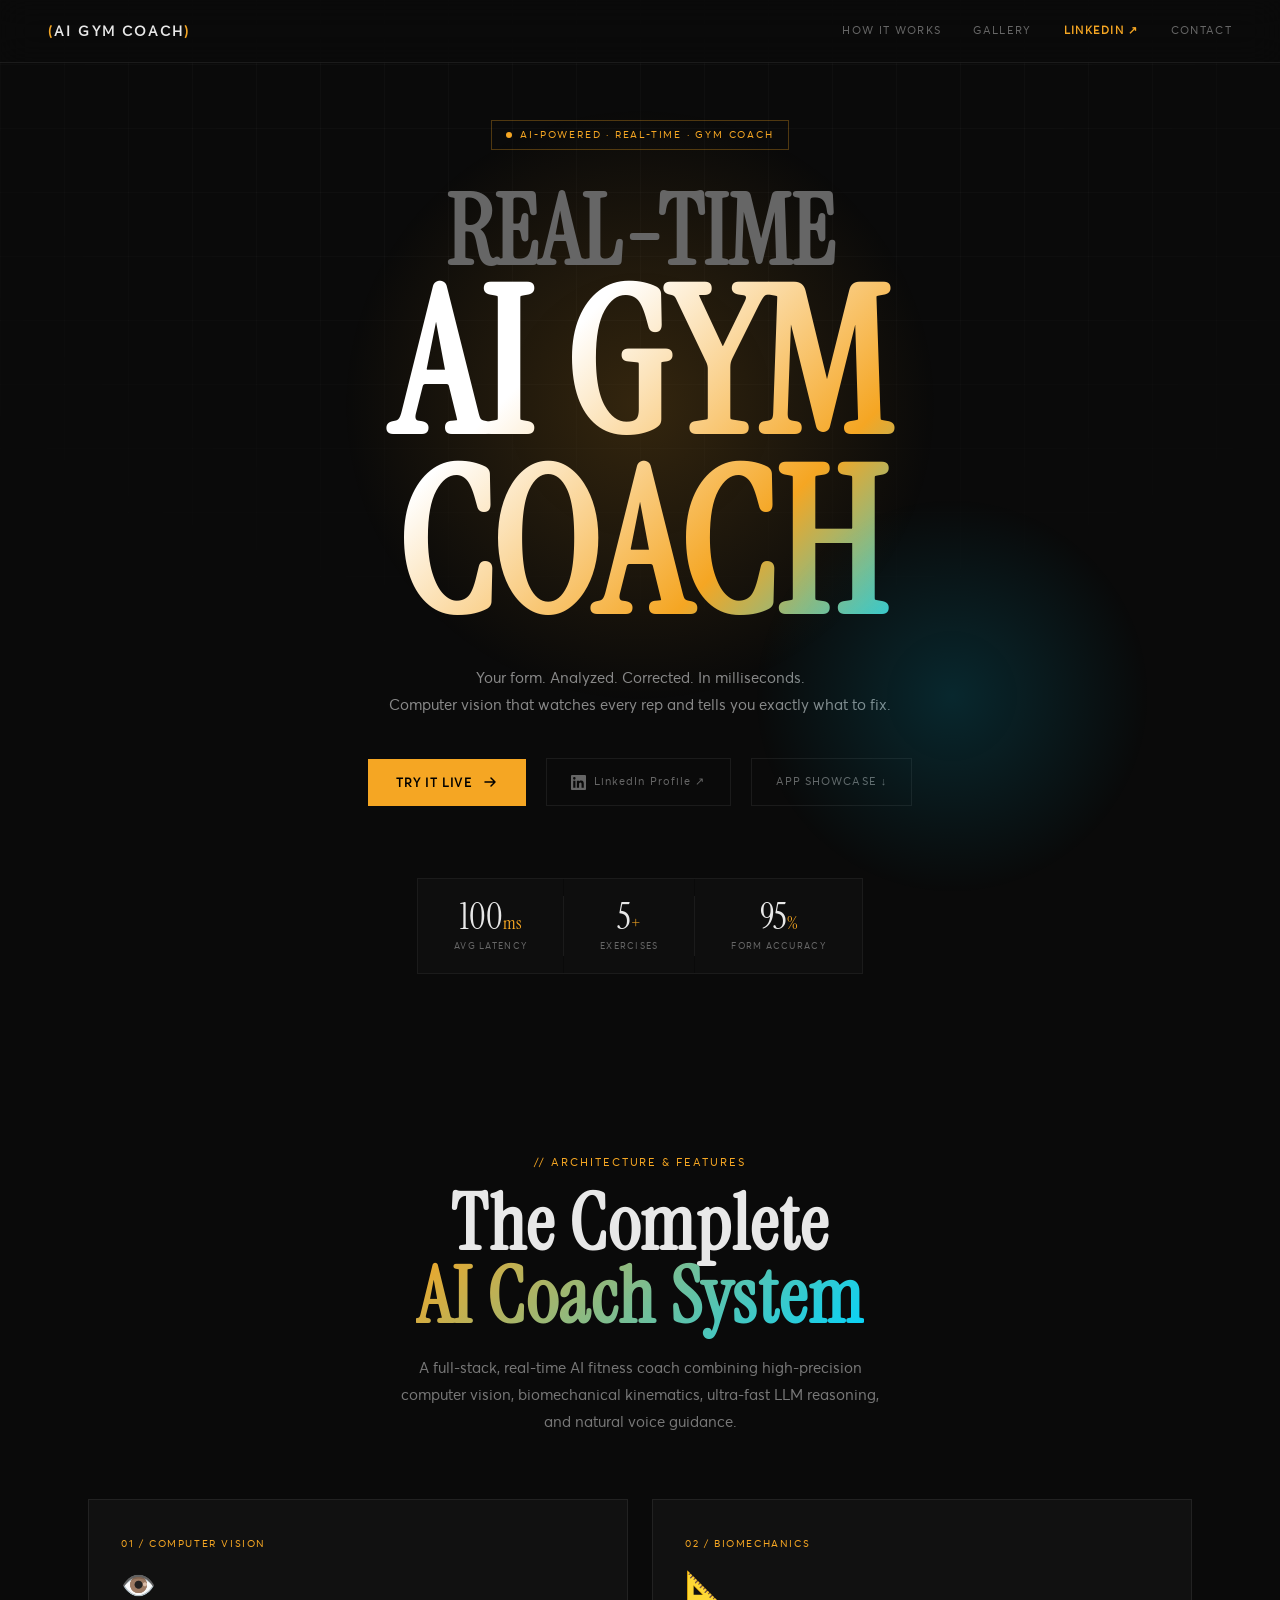
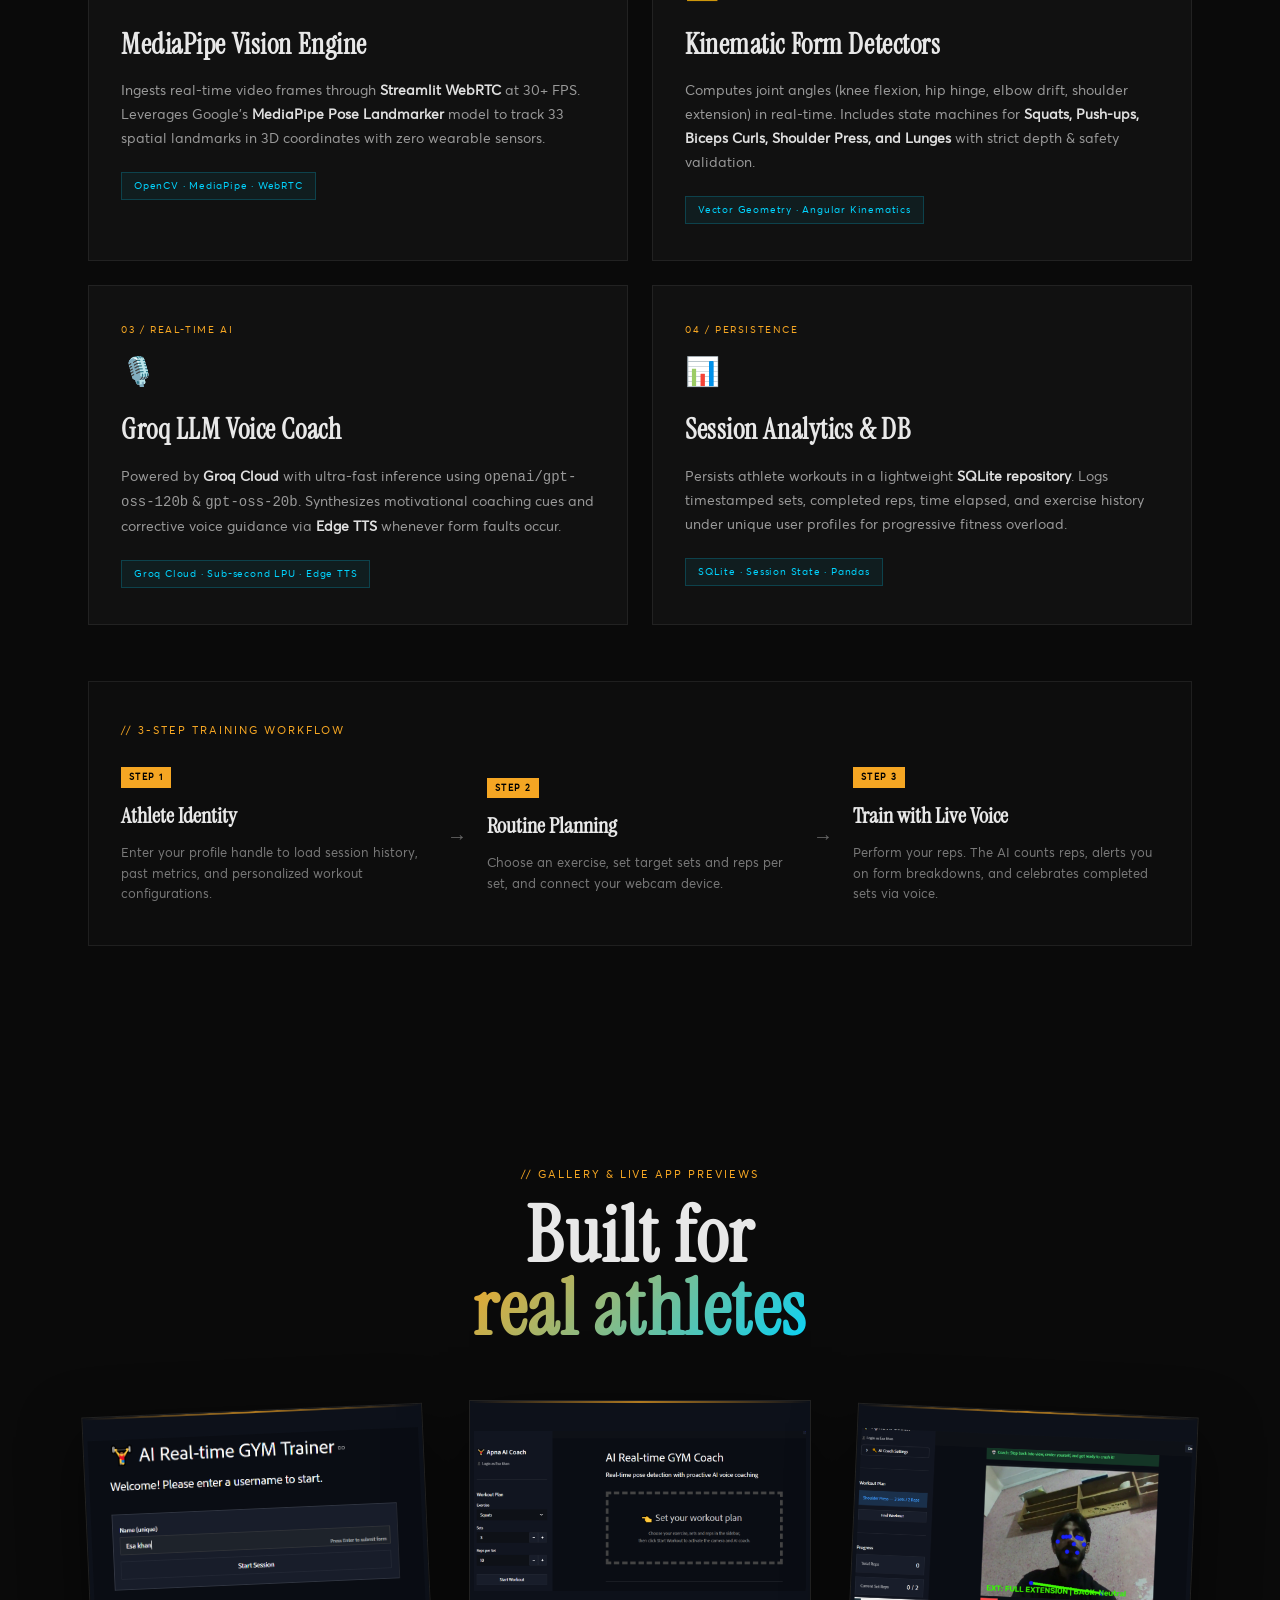
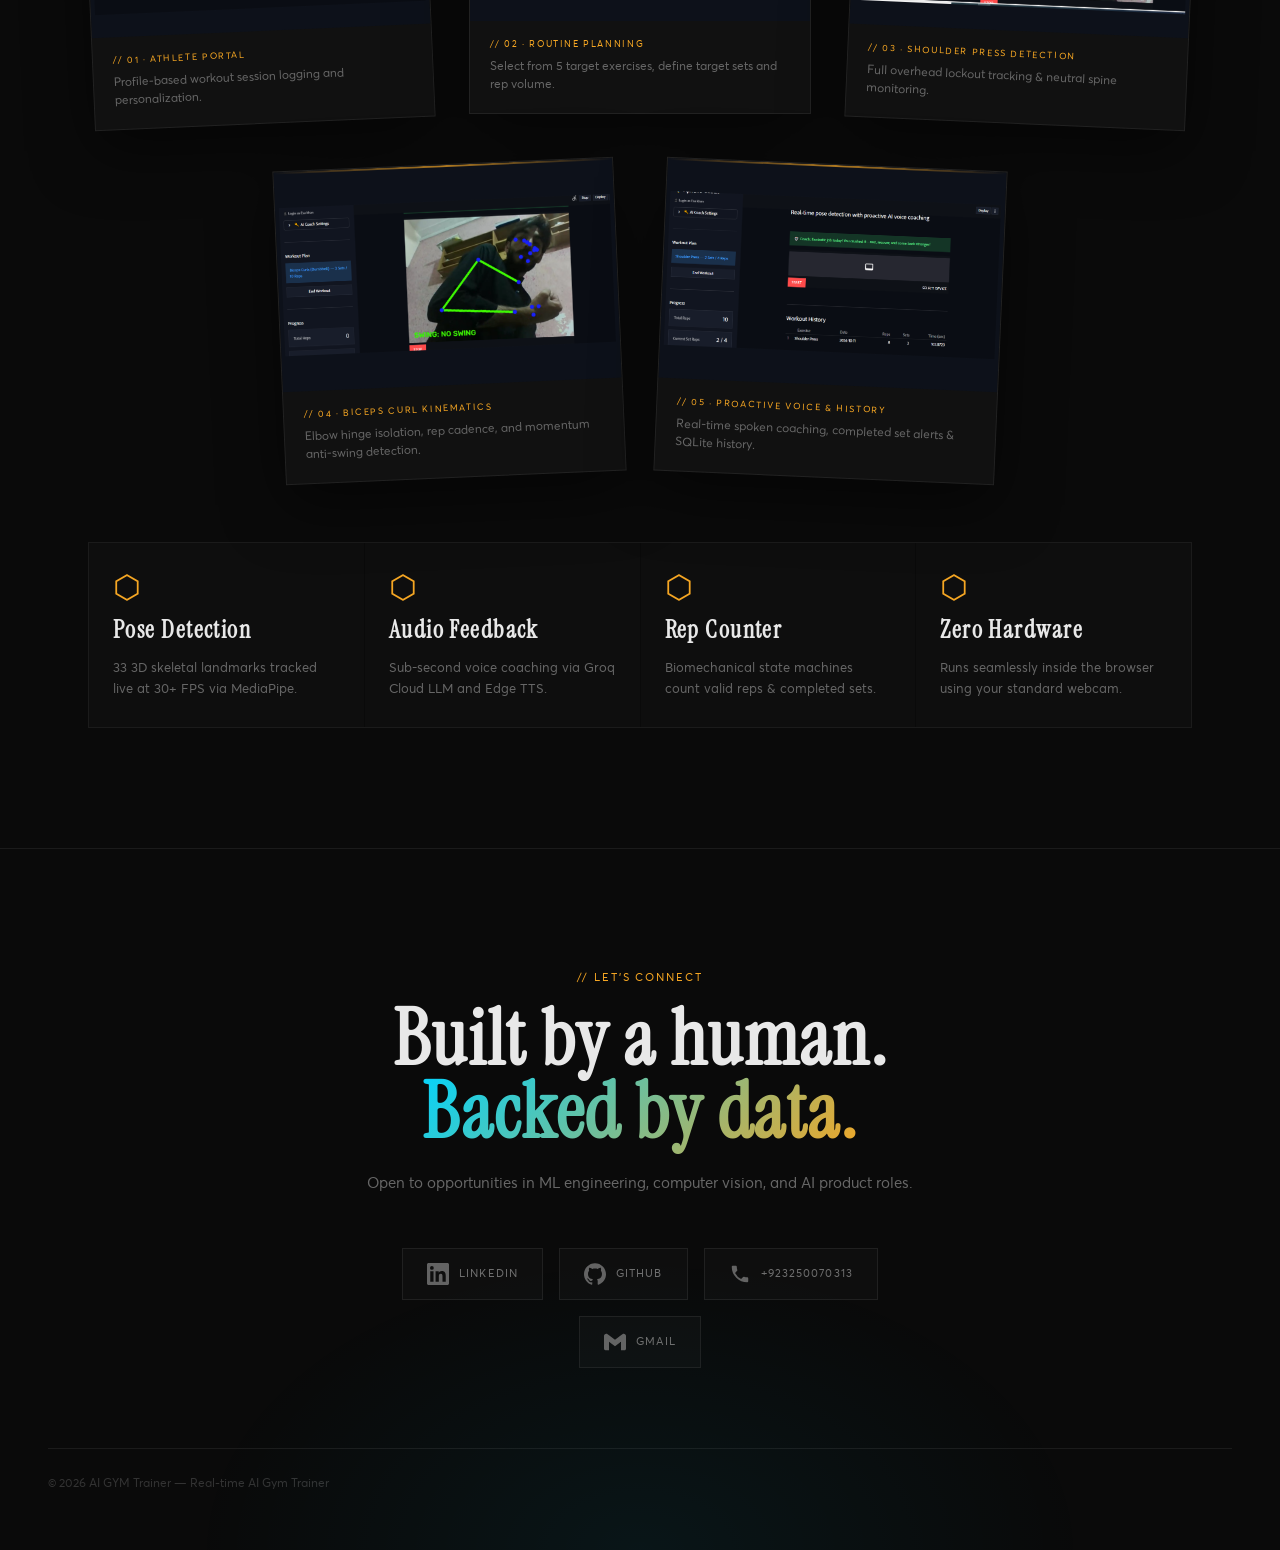
==== docs/index.html @ ebd074cb "fix: restore working Try it live modal popup on both localhost:8080 and Streamlit" ====
<!doctype html>
<html lang="en">
  <head>
    <meta charset="UTF-8" />
    <meta name="viewport" content="width=device-width, initial-scale=1.0" />
    <title>Real-time AI GYM Trainer</title>
    <link rel="stylesheet" href="style.css" />
    <style>
      @font-face {
        font-family: "Averta";
        src: url("fonts/Averta.woff2") format("woff2");
        font-weight: normal;
        font-style: normal;
      }
    </style>
    <link rel="preconnect" href="https://fonts.googleapis.com" />
    <link rel="preconnect" href="https://fonts.gstatic.com" crossorigin />
    <link
      href="https://fonts.googleapis.com/css2?family=Ubuntu:wght@400;700&family=Instrument+Serif:ital,wght@0,400;1,400&display=swap"
      rel="stylesheet"
    />
  </head>
  <body>
    <!-- GRID OVERLAY -->
    <div class="grid-overlay" aria-hidden="true"></div>

    <!-- NAV -->
    <nav class="nav">
      <div class="nav-logo">
        <span class="logo-bracket">(</span>AI GYM COACH<span
          class="logo-bracket"
          >)</span
        >
      </div>
      <div class="nav-links">
        <a href="#architecture">How It Works</a>
        <a href="#visuals">Gallery</a>
        <a href="https://www.linkedin.com/in/esa-khan-1b4941385/" target="_blank" rel="noopener noreferrer" style="color: var(--amber); font-weight: 700;">LinkedIn ↗</a>
        <a href="#contact">Contact</a>
      </div>
    </nav>

    <!-- HERO -->
    <section class="hero" id="hero">
      <div class="hero-tag">
        <span class="dot"></span>
        <span>AI-POWERED · REAL-TIME · GYM COACH</span>
      </div>

      <h1 class="hero-title">
        <span class="line-one">REAL-TIME</span>
        <span class="line-two">AI GYM<br />COACH</span>
      </h1>

      <p class="hero-sub">
        Your form. Analyzed. Corrected. In milliseconds.<br />
        Computer vision that watches every rep and tells you exactly what to
        fix.
      </p>

      <div class="hero-cta-row">
        <a
          href="https://ai-gym-coach-online-gym-trainer-jtumd68f7rbz8pxbp8ybog.streamlit.app/"
          target="_blank"
          rel="noopener noreferrer"
          class="btn-primary"
          id="cta-button"
          onclick="openDemoModal(event)"
        >
          <span>Try it live</span>
          <svg width="16" height="16" viewBox="0 0 16 16" fill="none">
            <path
              d="M3 8H13M13 8L9 4M13 8L9 12"
              stroke="currentColor"
              stroke-width="1.5"
              stroke-linecap="round"
              stroke-linejoin="round"
            />
          </svg>
        </a>
        <a
          href="https://www.linkedin.com/in/esa-khan-1b4941385/"
          target="_blank"
          rel="noopener noreferrer"
          class="btn-ghost"
          style="display: inline-flex; align-items: center; gap: 8px;"
        >
          <svg width="15" height="15" viewBox="0 0 24 24" fill="currentColor">
            <path d="M20.447 20.452h-3.554v-5.569c0-1.328-.027-3.037-1.852-3.037-1.853 0-2.136 1.445-2.136 2.939v5.667H9.351V9h3.414v1.561h.046c.477-.9 1.637-1.85 3.37-1.85 3.601 0 4.267 2.37 4.267 5.455v6.286zM5.337 7.433a2.062 2.062 0 0 1-2.063-2.065 2.064 2.064 0 1 1 2.063 2.065zm1.782 13.019H3.555V9h3.564v11.452zM22.225 0H1.771C.792 0 0 .774 0 1.729v20.542C0 23.227.792 24 1.771 24h20.451C23.2 24 24 23.227 24 22.271V1.729C24 .774 23.2 0 22.222 0h.003z"/>
          </svg>
          <span>LinkedIn Profile ↗</span>
        </a>
        <a href="#visuals" class="btn-ghost">APP SHOWCASE ↓</a>
      </div>

      <!-- Live metrics strip -->
      <div class="metrics-strip">
        <div class="metric">
          <span class="metric-val">100<span class="unit">ms</span></span>
          <span class="metric-label">Avg Latency</span>
        </div>
        <div class="metric-divider"></div>
        <div class="metric">
          <span class="metric-val">5<span class="unit">+</span></span>
          <span class="metric-label">Exercises</span>
        </div>
        <div class="metric-divider"></div>
        <div class="metric">
          <span class="metric-val">95<span class="unit">%</span></span>
          <span class="metric-label">Form Accuracy</span>
        </div>
      </div>
    </section>

    <!-- HOW IT WORKS & ARCHITECTURE -->
    <section class="how-it-works" id="architecture">
      <div class="section-header center-header">
        <span class="section-tag">// ARCHITECTURE & FEATURES</span>
        <h2 class="section-title">The Complete<br /><em>AI Coach System</em></h2>
        <p class="section-desc">
          A full-stack, real-time AI fitness coach combining high-precision computer vision, biomechanical kinematics, ultra-fast LLM reasoning, and natural voice guidance.
        </p>
      </div>

      <div class="system-grid">
        <div class="system-card">
          <div class="system-num">01 / COMPUTER VISION</div>
          <div class="system-icon">👁️</div>
          <h3>MediaPipe Vision Engine</h3>
          <p>
            Ingests real-time video frames through <strong>Streamlit WebRTC</strong> at 30+ FPS. 
            Leverages Google's <strong>MediaPipe Pose Landmarker</strong> model to track 33 spatial landmarks in 3D coordinates with zero wearable sensors.
          </p>
          <div class="tech-badge">OpenCV · MediaPipe · WebRTC</div>
        </div>

        <div class="system-card">
          <div class="system-num">02 / BIOMECHANICS</div>
          <div class="system-icon">📐</div>
          <h3>Kinematic Form Detectors</h3>
          <p>
            Computes joint angles (knee flexion, hip hinge, elbow drift, shoulder extension) in real-time. 
            Includes state machines for <strong>Squats, Push-ups, Biceps Curls, Shoulder Press, and Lunges</strong> with strict depth & safety validation.
          </p>
          <div class="tech-badge">Vector Geometry · Angular Kinematics</div>
        </div>

        <div class="system-card">
          <div class="system-num">03 / REAL-TIME AI</div>
          <div class="system-icon">🎙️</div>
          <h3>Groq LLM Voice Coach</h3>
          <p>
            Powered by <strong>Groq Cloud</strong> with ultra-fast inference using <code>openai/gpt-oss-120b</code> & <code>gpt-oss-20b</code>. 
            Synthesizes motivational coaching cues and corrective voice guidance via <strong>Edge TTS</strong> whenever form faults occur.
          </p>
          <div class="tech-badge">Groq Cloud · Sub-second LPU · Edge TTS</div>
        </div>

        <div class="system-card">
          <div class="system-num">04 / PERSISTENCE</div>
          <div class="system-icon">📊</div>
          <h3>Session Analytics & DB</h3>
          <p>
            Persists athlete workouts in a lightweight <strong>SQLite repository</strong>. 
            Logs timestamped sets, completed reps, time elapsed, and exercise history under unique user profiles for progressive fitness overload.
          </p>
          <div class="tech-badge">SQLite · Session State · Pandas</div>
        </div>
      </div>

      <!-- App Walkthrough Strip -->
      <div class="workflow-box">
        <div class="workflow-title">// 3-STEP TRAINING WORKFLOW</div>
        <div class="workflow-steps">
          <div class="step-item">
            <span class="step-badge">STEP 1</span>
            <h4>Athlete Identity</h4>
            <p>Enter your profile handle to load session history, past metrics, and personalized workout configurations.</p>
          </div>
          <div class="step-divider">→</div>
          <div class="step-item">
            <span class="step-badge">STEP 2</span>
            <h4>Routine Planning</h4>
            <p>Choose an exercise, set target sets and reps per set, and connect your webcam device.</p>
          </div>
          <div class="step-divider">→</div>
          <div class="step-item">
            <span class="step-badge">STEP 3</span>
            <h4>Train with Live Voice</h4>
            <p>Perform your reps. The AI counts reps, alerts you on form breakdowns, and celebrates completed sets via voice.</p>
          </div>
        </div>
      </div>
    </section>

    <!-- VISUAL SECTION -->
    <section class="visuals" id="visuals">
      <div class="section-header center-header">
        <span class="section-tag">// GALLERY & LIVE APP PREVIEWS</span>
        <h2 class="section-title">Built for<br /><em>real athletes</em></h2>
      </div>

      <div class="card-grid card-grid-5">
        <!-- Card 1 -->
        <div class="img-card card-tilt-left card-float-1">
          <div class="card-inner">
            <div class="card-img-wrap">
              <img
                src="./images/preview-login.png"
                alt="AI Gym Coach Athlete Login & Authentication"
                onerror="this.parentElement.classList.add('img-placeholder')"
              />
              <div class="card-scan-line"></div>
            </div>
            <div class="card-label">
              <span class="card-tag">// 01 · ATHLETE PORTAL</span>
              <p>Profile-based workout session logging and personalization.</p>
            </div>
            <div class="card-corner tl"></div>
            <div class="card-corner tr"></div>
            <div class="card-corner bl"></div>
            <div class="card-corner br"></div>
          </div>
        </div>

        <!-- Card 2 -->
        <div class="img-card card-center card-float-2">
          <div class="card-inner">
            <div class="card-img-wrap">
              <img
                src="./images/preview-dashboard.png"
                alt="Workout Routine Setup & Target Rep Goals"
                onerror="this.parentElement.classList.add('img-placeholder')"
              />
              <div class="card-scan-line"></div>
            </div>
            <div class="card-label">
              <span class="card-tag">// 02 · ROUTINE PLANNING</span>
              <p>Select from 5 target exercises, define target sets and rep volume.</p>
            </div>
            <div class="card-corner tl"></div>
            <div class="card-corner tr"></div>
            <div class="card-corner bl"></div>
            <div class="card-corner br"></div>
          </div>
        </div>

        <!-- Card 3 -->
        <div class="img-card card-tilt-right card-float-3">
          <div class="card-inner">
            <div class="card-img-wrap">
              <img
                src="./images/preview-shoulder-press.png"
                alt="Live Shoulder Press Pose Tracking & Form Verification"
                onerror="this.parentElement.classList.add('img-placeholder')"
              />
              <div class="card-scan-line"></div>
            </div>
            <div class="card-label">
              <span class="card-tag">// 03 · SHOULDER PRESS DETECTION</span>
              <p>Full overhead lockout tracking & neutral spine monitoring.</p>
            </div>
            <div class="card-corner tl"></div>
            <div class="card-corner tr"></div>
            <div class="card-corner bl"></div>
            <div class="card-corner br"></div>
          </div>
        </div>

        <!-- Card 4 -->
        <div class="img-card card-tilt-left card-float-4">
          <div class="card-inner">
            <div class="card-img-wrap">
              <img
                src="./images/preview-biceps-curl.png"
                alt="Biceps Curl Live Biomechanics & Anti-Swing Check"
                onerror="this.parentElement.classList.add('img-placeholder')"
              />
              <div class="card-scan-line"></div>
            </div>
            <div class="card-label">
              <span class="card-tag">// 04 · BICEPS CURL KINEMATICS</span>
              <p>Elbow hinge isolation, rep cadence, and momentum anti-swing detection.</p>
            </div>
            <div class="card-corner tl"></div>
            <div class="card-corner tr"></div>
            <div class="card-corner bl"></div>
            <div class="card-corner br"></div>
          </div>
        </div>

        <!-- Card 5 -->
        <div class="img-card card-tilt-right card-float-5">
          <div class="card-inner">
            <div class="card-img-wrap">
              <img
                src="./images/preview-workout.png"
                alt="Proactive AI Voice Feedback & Workout History"
                onerror="this.parentElement.classList.add('img-placeholder')"
              />
              <div class="card-scan-line"></div>
            </div>
            <div class="card-label">
              <span class="card-tag">// 05 · PROACTIVE VOICE & HISTORY</span>
              <p>Real-time spoken coaching, completed set alerts & SQLite history.</p>
            </div>
            <div class="card-corner tl"></div>
            <div class="card-corner tr"></div>
            <div class="card-corner bl"></div>
            <div class="card-corner br"></div>
          </div>
        </div>
      </div>

      <!-- Feature callouts strip -->
      <div class="feature-row" style="margin-top: 64px;">
        <div class="feature">
          <span class="feature-icon">⬡</span>
          <strong>Pose Detection</strong>
          <p>33 3D skeletal landmarks tracked live at 30+ FPS via MediaPipe.</p>
        </div>
        <div class="feature">
          <span class="feature-icon">⬡</span>
          <strong>Audio Feedback</strong>
          <p>Sub-second voice coaching via Groq Cloud LLM and Edge TTS.</p>
        </div>
        <div class="feature">
          <span class="feature-icon">⬡</span>
          <strong>Rep Counter</strong>
          <p>Biomechanical state machines count valid reps & completed sets.</p>
        </div>
        <div class="feature">
          <span class="feature-icon">⬡</span>
          <strong>Zero Hardware</strong>
          <p>Runs seamlessly inside the browser using your standard webcam.</p>
        </div>
      </div>
    </section>

    <!-- CONTACT SECTION -->
    <section class="contact" id="contact">
      <div class="contact-inner">
        <span class="section-tag">// LET'S CONNECT</span>
        <h2 class="contact-title">
          Built by a human.<br /><em>Backed by data.</em>
        </h2>
        <p class="contact-desc">
          Open to opportunities in ML engineering, computer vision, and AI
          product roles.
        </p>

        <div class="social-grid">
          <!-- LinkedIn -->
          <a
            href="https://www.linkedin.com/in/esa-khan-1b4941385/"
            target="_blank"
            rel="noopener"
            class="social-btn"
            aria-label="LinkedIn"
          >
            <span class="social-icon">
              <svg
                viewBox="0 0 24 24"
                fill="currentColor"
                width="22"
                height="22"
              >
                <path
                  d="M20.447 20.452h-3.554v-5.569c0-1.328-.027-3.037-1.852-3.037-1.853 0-2.136 1.445-2.136 2.939v5.667H9.351V9h3.414v1.561h.046c.477-.9 1.637-1.85 3.37-1.85 3.601 0 4.267 2.37 4.267 5.455v6.286zM5.337 7.433a2.062 2.062 0 0 1-2.063-2.065 2.064 2.064 0 1 1 2.063 2.065zm1.782 13.019H3.555V9h3.564v11.452zM22.225 0H1.771C.792 0 0 .774 0 1.729v20.542C0 23.227.792 24 1.771 24h20.451C23.2 24 24 23.227 24 22.271V1.729C24 .774 23.2 0 22.222 0h.003z"
                />
              </svg>
            </span>
            <span class="social-label">LinkedIn</span>
          </a>

          <!-- GitHub -->
          <a
            href="https://github.com/esakhan786"
            target="_blank"
            rel="noopener"
            class="social-btn"
            aria-label="GitHub"
          >
            <span class="social-icon">
              <svg
                viewBox="0 0 24 24"
                fill="currentColor"
                width="22"
                height="22"
              >
                <path
                  d="M12 .297c-6.63 0-12 5.373-12 12 0 5.303 3.438 9.8 8.205 11.385.6.113.82-.258.82-.577 0-.285-.01-1.04-.015-2.04-3.338.724-4.042-1.61-4.042-1.61C4.422 18.07 3.633 17.7 3.633 17.7c-1.087-.744.084-.729.084-.729 1.205.084 1.838 1.236 1.838 1.236 1.07 1.835 2.809 1.305 3.495.998.108-.776.417-1.305.76-1.605-2.665-.3-5.466-1.332-5.466-5.93 0-1.31.465-2.38 1.235-3.22-.135-.303-.54-1.523.105-3.176 0 0 1.005-.322 3.3 1.23.96-.267 1.98-.399 3-.405 1.02.006 2.04.138 3 .405 2.28-1.552 3.285-1.23 3.285-1.23.645 1.653.24 2.873.12 3.176.765.84 1.23 1.91 1.23 3.22 0 4.61-2.805 5.625-5.475 5.92.42.36.81 1.096.81 2.22 0 1.606-.015 2.896-.015 3.286 0 .315.21.69.825.57C20.565 22.092 24 17.592 24 12.297c0-6.627-5.373-12-12-12"
                />
              </svg>
            </span>
            <span class="social-label">GitHub</span>
          </a>

          <!-- Phone -->
          <a
            href="tel:+923250070313"
            class="social-btn"
            aria-label="Call +923250070313"
          >
            <span class="social-icon">
              <svg
                viewBox="0 0 24 24"
                fill="currentColor"
                width="22"
                height="22"
              >
                <path d="M6.62 10.79a15.05 15.05 0 0 0 6.59 6.59l2.2-2.2a1 1 0 0 1 1.01-.24 11.36 11.36 0 0 0 3.56.57 1 1 0 0 1 1 1V20a1 1 0 0 1-1 1A17 17 0 0 1 3 4a1 1 0 0 1 1-1h3.5a1 1 0 0 1 1 1 11.36 11.36 0 0 0 .57 3.56 1 1 0 0 1-.25 1.01l-2.2 2.22z" />
              </svg>
            </span>
            <span class="social-label">+923250070313</span>
          </a>

          <!-- Gmail -->
          <a
            href="mailto:esak62622@gmail.com"
            class="social-btn"
            aria-label="Email"
          >
            <span class="social-icon">
              <svg
                viewBox="0 0 24 24"
                fill="currentColor"
                width="22"
                height="22"
              >
                <path
                  d="M24 5.457v13.909c0 .904-.732 1.636-1.636 1.636h-3.819V11.73L12 16.64l-6.545-4.91v9.273H1.636A1.636 1.636 0 0 1 0 19.366V5.457c0-2.023 2.309-3.178 3.927-1.964L5.455 4.64 12 9.548l6.545-4.910 1.528-1.145C21.69 2.28 24 3.434 24 5.457z"
                />
              </svg>
            </span>
            <span class="social-label">Gmail</span>
          </a>
        </div>
      </div>

      <footer class="footer">
        <span>© 2026 AI GYM Trainer — Real-time AI Gym Trainer</span>
      </footer>
    </section>

    <!-- LIVE DEMO EMBEDDED MODAL -->
    <div id="live-demo-modal" class="demo-modal" style="display: none;">
      <div class="demo-modal-backdrop" onclick="closeDemoModal()"></div>
      <div class="demo-modal-content">
        <div class="demo-modal-header">
          <div class="demo-header-title">
            <span class="live-dot"></span>
            <span>APNA AI GYM COACH · LIVE INTERACTIVE ARENA</span>
          </div>
          <div class="demo-header-actions">
            <a id="open-new-tab-btn" href="#" target="_blank" rel="noopener noreferrer" class="btn-modal-action">⛶ Open New Tab</a>
            <button onclick="closeDemoModal()" class="btn-modal-close" aria-label="Close modal">✕</button>
          </div>
        </div>
        <div class="demo-modal-body">
          <iframe id="streamlit-frame" src="" allow="camera *; microphone *; display-capture *" allowfullscreen></iframe>
        </div>
      </div>
    </div>

    <script>
      function getStreamlitUrl() {
        var isLocal = window.location.hostname === 'localhost' || window.location.hostname === '127.0.0.1';
        return isLocal
          ? 'http://localhost:8501/?embed=true'
          : 'https://ai-gym-coach-online-gym-trainer-jtumd68f7rbz8pxbp8ybog.streamlit.app/?embed=true';
      }

      function openDemoModal(e) {
        if (e && e.preventDefault) e.preventDefault();
        var modal = document.getElementById('live-demo-modal');
        var iframe = document.getElementById('streamlit-frame');
        var newTabBtn = document.getElementById('open-new-tab-btn');
        var url = getStreamlitUrl();

        iframe.src = url;
        newTabBtn.href = url.replace('?embed=true', '');
        modal.style.display = 'flex';
        document.body.style.overflow = 'hidden';
      }

      function closeDemoModal() {
        var modal = document.getElementById('live-demo-modal');
        modal.style.display = 'none';
        document.body.style.overflow = 'auto';
      }

      document.addEventListener('keydown', function(e) {
        if (e.key === 'Escape') closeDemoModal();
      });
    </script>
  </body>
</html>
---- docs/style.css ----
/* ============================================================
   AXFORM — Real-time AI GYM Trainer
   style.css
   ============================================================ */

/* ── TOKENS ── */
:root {
  --bg:        #0a0a0a;
  --surface:   #111111;
  --border:    rgba(255,255,255,0.07);
  --amber:     #f5a623;
  --amber-dim: #b97a18;
  --amber-glow:rgba(245,166,35,0.18);
  --cyan:      #00d4ff;
  --cyan-glow: rgba(0,212,255,0.15);
  --text:      #e8e8e8;
  --muted:     #666;
  --font-display: 'Instrument Serif', serif;
  --font-body:    'Ubuntu', monospace;
  --font-body:    'Averta', sans-serif;
  --radius:    0px;
  --max-w:     1200px;
}

/* ── RESET ── */
*, *::before, *::after { box-sizing: border-box; margin: 0; padding: 0; }
html { scroll-behavior: smooth; }
body {
  background: var(--bg);
  color: var(--text);
  font-family: var(--font-body);
  font-size: 16px;
  line-height: 1.6;
  overflow-x: hidden;
}
a { color: inherit; text-decoration: none; }
img { display: block; width: 100%; height: 100%; object-fit: contain; }

/* ── GRID OVERLAY ── */
.grid-overlay {
  position: fixed;
  inset: 0;
  pointer-events: none;
  z-index: 0;
  background-image:
    linear-gradient(rgba(255,255,255,0.025) 1px, transparent 1px),
    linear-gradient(90deg, rgba(255,255,255,0.025) 1px, transparent 1px);
  background-size: 64px 64px;
  mask-image: radial-gradient(ellipse 80% 80% at 50% 0%, black 40%, transparent 100%);
}

/* ── NAV ── */
.nav {
  position: fixed;
  top: 0; left: 0; right: 0;
  z-index: 100;
  display: flex;
  align-items: center;
  justify-content: space-between;
  padding: 20px 48px;
  background: rgba(10,10,10,0.7);
  backdrop-filter: blur(16px);
  border-bottom: 1px solid var(--border);
}

.nav-logo {
  font-family: var(--font-body);
  font-weight: 700;
  font-size: 14px;
  letter-spacing: 0.15em;
  color: var(--text);
}
.logo-bracket { color: var(--amber); }

.nav-links {
  display: flex;
  gap: 32px;
}
.nav-links a {
  font-family: var(--font-body);
  font-size: 11px;
  letter-spacing: 0.12em;
  text-transform: uppercase;
  color: var(--muted);
  transition: color 0.2s;
}
.nav-links a:hover { color: var(--amber); }

/* ── HERO ── */
.hero {
  position: relative;
  z-index: 1;
  min-height: 100vh;
  display: flex;
  flex-direction: column;
  align-items: center;
  justify-content: center;
  text-align: center;
  padding: 120px 24px 80px;
  overflow: hidden;
}

/* Background glow blobs */
.hero::before {
  content: '';
  position: absolute;
  width: 600px; height: 600px;
  border-radius: 50%;
  background: radial-gradient(circle, var(--amber-glow) 0%, transparent 70%);
  top: 10%; left: 50%;
  transform: translateX(-50%);
  pointer-events: none;
  animation: blob-drift 8s ease-in-out infinite alternate;
}
.hero::after {
  content: '';
  position: absolute;
  width: 400px; height: 400px;
  border-radius: 50%;
  background: radial-gradient(circle, var(--cyan-glow) 0%, transparent 70%);
  bottom: 15%; right: 10%;
  pointer-events: none;
  animation: blob-drift 10s ease-in-out infinite alternate-reverse;
}

@keyframes blob-drift {
  from { transform: translateX(-50%) scale(1); opacity: 0.6; }
  to   { transform: translateX(-50%) scale(1.2) translateY(-20px); opacity: 1; }
}

.hero-tag {
  display: inline-flex;
  align-items: center;
  gap: 8px;
  font-family: var(--font-body);
  font-size: 10px;
  letter-spacing: 0.18em;
  color: var(--amber);
  border: 1px solid rgba(245,166,35,0.3);
  padding: 6px 14px;
  border-radius: var(--radius);
  margin-bottom: 40px;
  animation: fade-up 0.8s ease both;
}
.dot {
  width: 6px; height: 6px;
  border-radius: 50%;
  background: var(--amber);
  animation: blink 2s ease-in-out infinite;
}
@keyframes blink {
  0%, 100% { opacity: 1; }
  50%       { opacity: 0.2; }
}

.hero-title {
  font-family: var(--font-display);
  line-height: 0.9;
  letter-spacing: 0.02em;
  animation: fade-up 0.8s 0.1s ease both;
}
.line-one {
  display: block;
  font-size: clamp(56px, 8vw, 96px);
  color: var(--muted);
}
.line-two {
  display: block;
  font-size: clamp(80px, 16vw, 200px);
  background: linear-gradient(135deg, #ffffff 30%, var(--amber) 70%, var(--cyan) 100%);
  -webkit-background-clip: text;
  -webkit-text-fill-color: transparent;
  background-clip: text;
  min-width: 600px;
}

.hero-sub {
  max-width: 520px;
  font-size: 15px;
  font-weight: 300;
  color: #888;
  margin-top: 28px;
  line-height: 1.8;
  animation: fade-up 0.8s 0.2s ease both;
}

.hero-cta-row {
  display: flex;
  align-items: center;
  gap: 20px;
  margin-top: 40px;
  animation: fade-up 0.8s 0.3s ease both;
}

.btn-primary {
  display: inline-flex;
  align-items: center;
  gap: 10px;
  background: var(--amber);
  color: #000;
  font-family: var(--font-body);
  font-size: 12px;
  font-weight: 700;
  letter-spacing: 0.1em;
  text-transform: uppercase;
  padding: 14px 28px;
  border-radius: var(--radius);
  transition: transform 0.2s, box-shadow 0.2s, background 0.2s;
  box-shadow: 0 0 0 0 var(--amber-glow);
}
.btn-primary:hover {
  background: #ffc04d;
  transform: translateY(-2px);
  box-shadow: 0 8px 40px var(--amber-glow);
}
.btn-primary:active { transform: translateY(0); }

.btn-ghost {
  font-family: var(--font-body);
  font-size: 11px;
  letter-spacing: 0.1em;
  color: var(--muted);
  border: 1px solid var(--border);
  padding: 14px 24px;
  border-radius: var(--radius);
  transition: color 0.2s, border-color 0.2s;
}
.btn-ghost:hover {
  color: var(--text);
  border-color: rgba(255,255,255,0.2);
}

/* METRICS STRIP */
.metrics-strip {
  display: flex;
  align-items: center;
  gap: 0;
  margin-top: 72px;
  border: 1px solid var(--border);
  border-radius: var(--radius);
  overflow: hidden;
  animation: fade-up 0.8s 0.5s ease both;
}
.metric {
  display: flex;
  flex-direction: column;
  align-items: center;
  padding: 20px 36px;
  gap: 4px;
  background: rgba(255,255,255,0.02);
  transition: background 0.2s;
}
.metric:hover { background: rgba(245,166,35,0.05); }
.metric-val {
  font-family: var(--font-display);
  font-size: 36px;
  line-height: 1;
  color: var(--text);
}
.unit {
  font-size: 18px;
  color: var(--amber);
}
.metric-label {
  font-family: var(--font-body);
  font-size: 9px;
  letter-spacing: 0.14em;
  text-transform: uppercase;
  color: var(--muted);
}
.metric-divider {
  width: 1px;
  height: 60px;
  background: var(--border);
  flex-shrink: 0;
}

@keyframes fade-up {
  from { opacity: 0; transform: translateY(24px); }
  to   { opacity: 1; transform: translateY(0); }
}

/* ── HOW IT WORKS ── */
.how-it-works {
  position: relative;
  z-index: 1;
  padding: 100px 48px;
  max-width: var(--max-w);
  margin: 0 auto;
}

.system-grid {
  display: grid;
  grid-template-columns: repeat(2, 1fr);
  gap: 24px;
  margin-top: 48px;
}

.system-card {
  position: relative;
  background: var(--surface);
  border: 1px solid var(--border);
  padding: 36px 32px;
  transition: transform 0.3s cubic-bezier(0.34,1.56,0.64,1), border-color 0.3s, box-shadow 0.3s;
}

.system-card:hover {
  transform: translateY(-4px);
  border-color: rgba(245,166,35,0.4);
  box-shadow: 0 16px 40px rgba(0,0,0,0.5), 0 0 30px var(--amber-glow);
}

.system-num {
  font-family: var(--font-body);
  font-size: 10px;
  color: var(--amber);
  letter-spacing: 0.16em;
  margin-bottom: 12px;
}

.system-icon {
  font-size: 28px;
  margin-bottom: 14px;
}

.system-card h3 {
  font-family: var(--font-display);
  font-size: 28px;
  margin-bottom: 12px;
  color: var(--text);
  letter-spacing: 0.02em;
}

.system-card p {
  font-size: 14px;
  color: #999;
  line-height: 1.7;
  margin-bottom: 20px;
}

.system-card strong {
  color: #e0e0e0;
}

.tech-badge {
  display: inline-block;
  font-family: var(--font-body);
  font-size: 10px;
  color: var(--cyan);
  background: rgba(0,212,255,0.06);
  border: 1px solid rgba(0,212,255,0.2);
  padding: 5px 12px;
  border-radius: var(--radius);
  letter-spacing: 0.08em;
}

.workflow-box {
  margin-top: 56px;
  border: 1px solid var(--border);
  background: rgba(255,255,255,0.015);
  padding: 40px 32px;
}

.workflow-title {
  font-family: var(--font-body);
  font-size: 11px;
  letter-spacing: 0.18em;
  color: var(--amber);
  margin-bottom: 28px;
}

.workflow-steps {
  display: grid;
  grid-template-columns: 1fr auto 1fr auto 1fr;
  align-items: center;
  gap: 20px;
}

.step-item {
  display: flex;
  flex-direction: column;
  gap: 10px;
}

.step-badge {
  align-self: flex-start;
  font-family: var(--font-body);
  font-size: 9px;
  letter-spacing: 0.15em;
  background: var(--amber);
  color: #000;
  font-weight: 700;
  padding: 3px 8px;
}

.step-item h4 {
  font-family: var(--font-display);
  font-size: 22px;
  color: var(--text);
}

.step-item p {
  font-size: 13px;
  color: #777;
  line-height: 1.6;
}

.step-divider {
  font-size: 20px;
  color: var(--muted);
  user-select: none;
}

/* ── VISUALS ── */
.visuals {
  position: relative;
  z-index: 1;
  padding: 120px 48px;
  max-width: var(--max-w);
  margin: 0 auto;
}

.section-header {
  margin-bottom: 64px;
}
.section-tag {
  font-family: var(--font-body);
  font-size: 11px;
  letter-spacing: 0.18em;
  color: var(--amber);
  display: block;
  margin-bottom: 16px;
}
.section-title {
  font-family: var(--font-display);
  font-size: clamp(48px, 6vw, 80px);
  line-height: 0.95;
  letter-spacing: 0.02em;
}
.section-title em {
  font-style: normal;
  background: linear-gradient(135deg, var(--amber), var(--cyan));
  -webkit-background-clip: text;
  -webkit-text-fill-color: transparent;
  background-clip: text;
}
.center-header { text-align: center; }
.section-desc {
  max-width: 480px;
  margin: 20px auto 0;
  color: #777;
  font-size: 15px;
  line-height: 1.8;
}

/* CARD GRID */
.card-grid {
  display: grid;
  grid-template-columns: repeat(3, 1fr);
  grid-template-rows: auto auto;
  gap: 50px;
}

.card-grid-5 {
  display: grid;
  grid-template-columns: repeat(6, 1fr);
  gap: 40px;
}
.card-grid-5 > .img-card:nth-child(1) { grid-column: 1 / span 2; }
.card-grid-5 > .img-card:nth-child(2) { grid-column: 3 / span 2; }
.card-grid-5 > .img-card:nth-child(3) { grid-column: 5 / span 2; }
.card-grid-5 > .img-card:nth-child(4) { grid-column: 2 / span 2; }
.card-grid-5 > .img-card:nth-child(5) { grid-column: 4 / span 2; }

.img-card {
  position: relative;
  border-radius: var(--radius);
  cursor: default;
  transition: transform 0.4s cubic-bezier(0.34,1.56,0.64,1);
}
.img-card:hover { transform: translateY(-6px) rotate(0deg) !important; }

.card-tilt-left  { transform: rotate(-2.5deg); animation: float1 6s ease-in-out infinite; }
.card-center     { transform: rotate(0deg) translateY(-10px); animation: float2 7s ease-in-out infinite; }
.card-tilt-right { transform: rotate(2.5deg); animation: float3 5.5s ease-in-out infinite; }
.card-wide       {
  grid-column: 1 / -1;
  transform: rotate(0deg);
  animation: float4 8s ease-in-out infinite;
}

@keyframes float1 {
  0%,100% { transform: rotate(-2.5deg) translateY(0); }
  50%     { transform: rotate(-2.5deg) translateY(-12px); }
}
@keyframes float2 {
  0%,100% { transform: rotate(0deg) translateY(-10px); }
  50%     { transform: rotate(0deg) translateY(-22px); }
}
@keyframes float3 {
  0%,100% { transform: rotate(2.5deg) translateY(0); }
  50%     { transform: rotate(2.5deg) translateY(-10px); }
}
@keyframes float4 {
  0%,100% { transform: rotate(-2.5deg) translateY(0); }
  50%     { transform: rotate(-2.5deg) translateY(-12px); }
}
@keyframes float5 {
  0%,100% { transform: rotate(0deg) translateY(-10px); }
  50%     { transform: rotate(0deg) translateY(-22px); }
}
@keyframes float6 {
  0%,100% { transform: rotate(2.5deg) translateY(0); }
  50%     { transform: rotate(2.5deg) translateY(-10px); }
}
.card-inner {
  border: 1px solid var(--border);
  border-radius: var(--radius);
  overflow: hidden;
  background: var(--surface);
  box-shadow: 0 20px 60px rgba(0,0,0,0.5);
  transition: box-shadow 0.3s, border-color 0.3s;
}
.img-card:hover .card-inner {
  border-color: rgba(245,166,35,0.35);
  box-shadow: 0 30px 80px rgba(0,0,0,0.6), 0 0 40px var(--amber-glow);
}
.card-inner-wide {
  display: grid;
  grid-template-columns: 1fr 1fr;
}

.card-img-wrap {
  position: relative;
  height: 220px;
  overflow: hidden;
  background: #0d111a;
  display: flex;
  align-items: center;
  justify-content: center;
}
.card-img-wrap img {
  width: 100%;
  height: 100%;
  object-fit: contain;
  padding: 4px;
}
.card-img-wrap.wide { height: 220px; }
.card-img-wrap.img-placeholder::after {
  content: 'IMAGE PLACEHOLDER';
  position: absolute;
  inset: 0;
  display: flex;
  align-items: center;
  justify-content: center;
  font-family: var(--font-body);
  font-size: 11px;
  letter-spacing: 0.15em;
  color: #333;
}

/* placeholder checkerboard when image missing */
.img-placeholder {
  background-image:
    repeating-linear-gradient(45deg, #161616 0, #161616 1px, transparent 0, transparent 50%),
    repeating-linear-gradient(-45deg, #161616 0, #161616 1px, transparent 0, transparent 50%);
  background-size: 20px 20px;
  background-color: #111;
}

.card-scan-line {
  position: absolute;
  left: 0; right: 0;
  height: 2px;
  background: linear-gradient(90deg, transparent, var(--amber), transparent);
  opacity: 0.7;
  animation: scan 3s linear infinite;
  top: 0;
}
@keyframes scan {
  from { top: 0; opacity: 0.7; }
  to   { top: 100%; opacity: 0; }
}

.card-label {
  padding: 16px 20px 20px;
}
.card-tag {
  font-family: var(--font-body);
  font-size: 9px;
  letter-spacing: 0.18em;
  color: var(--amber);
  display: block;
  margin-bottom: 6px;
}
.card-label p {
  font-size: 12px;
  color: #666;
  line-height: 1.5;
}

/* Corner brackets */
.card-corner {
  position: absolute;
  width: 12px; height: 12px;
  border-color: var(--amber);
  border-style: solid;
  opacity: 0;
  transition: opacity 0.3s;
}
.img-card:hover .card-corner { opacity: 0.6; }
.card-corner.tl { top: 8px; left: 8px;  border-width: 1px 0 0 1px; }
.card-corner.tr { top: 8px; right: 8px; border-width: 1px 1px 0 0; }
.card-corner.bl { bottom: 8px; left: 8px;  border-width: 0 0 1px 1px; }
.card-corner.br { bottom: 8px; right: 8px; border-width: 0 1px 1px 0; }

/* ── DEMO ── */
.demo {
  position: relative;
  z-index: 1;
  padding: 120px 48px;
  max-width: var(--max-w);
  margin: 0 auto;
}

.video-wrapper {
  position: relative;
  margin-top: 56px;
}
.video-glow {
  position: absolute;
  inset: -40px;
  background: radial-gradient(ellipse 60% 50% at 50% 50%, var(--amber-glow), transparent 70%);
  pointer-events: none;
  animation: glow-pulse 4s ease-in-out infinite alternate;
}
@keyframes glow-pulse {
  from { opacity: 0.5; transform: scale(0.95); }
  to   { opacity: 1;   transform: scale(1.05); }
}

.video-container {
  position: relative;
  border-radius: 0px;
  border: 1px solid rgba(245,166,35,0.3);
  overflow: hidden;
  background: #0d0d0d;
  box-shadow: 0 40px 120px rgba(0,0,0,0.7), inset 0 1px 0 rgba(255,255,255,0.05);
  min-height: 480px;
  display: flex;
  align-items: center;
  justify-content: center;
}
.video-container video,
.video-container iframe {
  width: 100%;
  height: 100%;
  min-height: 480px;
  border: none;
  display: block;
}
.video-corner {
  position: absolute;
  width: 20px; height: 20px;
  border-color: var(--amber);
  border-style: solid;
  z-index: 2;
}
.video-corner.tl { top: 12px; left: 12px;  border-width: 2px 0 0 2px; }
.video-corner.tr { top: 12px; right: 12px; border-width: 2px 2px 0 0; }
.video-corner.bl { bottom: 12px; left: 12px;  border-width: 0 0 2px 2px; }
.video-corner.br { bottom: 12px; right: 12px; border-width: 0 2px 2px 0; }

.video-status {
  position: absolute;
  top: 18px;
  left: 50%;
  transform: translateX(-50%);
  display: flex;
  align-items: center;
  gap: 6px;
  font-family: var(--font-body);
  font-size: 10px;
  letter-spacing: 0.14em;
  color: var(--amber);
  z-index: 2;
}
.pulse-dot {
  animation: pulse-ring 2s ease-in-out infinite;
}
@keyframes pulse-ring {
  0%,100% { box-shadow: 0 0 0 0 rgba(245,166,35,0.6); }
  50%     { box-shadow: 0 0 0 6px rgba(245,166,35,0); }
}

/* Placeholder UI inside video box */
.video-placeholder {
  display: flex;
  flex-direction: column;
  align-items: center;
  gap: 24px;
  color: #333;
  user-select: none;
  padding: 60px;
}
.play-ring {
  width: 80px; height: 80px;
  border-radius: 50%;
  border: 2px solid rgba(245,166,35,0.25);
  display: flex;
  align-items: center;
  justify-content: center;
  animation: ring-spin 8s linear infinite;
}
@keyframes ring-spin {
  from { transform: rotate(0deg); }
  to   { transform: rotate(360deg); }
}
.play-btn {
  width: 48px; height: 48px;
  background: rgba(245,166,35,0.12);
  border: 1px solid rgba(245,166,35,0.3);
  border-radius: 50%;
  display: flex;
  align-items: center;
  justify-content: center;
  color: var(--amber);
  animation: ring-spin-rev 8s linear infinite;
}
@keyframes ring-spin-rev {
  from { transform: rotate(0deg); }
  to   { transform: rotate(-360deg); }
}
.play-btn svg { width: 20px; height: 20px; margin-left: 3px; }
.video-placeholder p {
  font-family: var(--font-body);
  font-size: 12px;
  letter-spacing: 0.08em;
  color: #444;
  text-align: center;
}
.video-placeholder code {
  color: var(--amber);
  background: rgba(245,166,35,0.1);
  padding: 1px 6px;
  border-radius: 3px;
}

/* Feature row */
.feature-row {
  display: grid;
  grid-template-columns: repeat(4, 1fr);
  gap: 1px;
  margin-top: 40px;
  border: 1px solid var(--border);
  border-radius: var(--radius);
  overflow: hidden;
}
.feature {
  background: rgba(255,255,255,0.02);
  padding: 28px 24px;
  transition: background 0.2s;
  display: flex;
  flex-direction: column;
  gap: 8px;
}
.feature:hover { background: rgba(245,166,35,0.04); }
.feature-icon {
  font-size: 32px;
  color: var(--amber);
  line-height: 1;
}
.feature strong {
  font-family: var(--font-display);
  font-size: 24px;
  font-weight: 700;
  letter-spacing: 0.06em;
  color: var(--text);
}
.feature p {
  font-size: 13px;
  color: var(--muted);
  line-height: 1.6;
}

/* ── CONTACT ── */
.contact {
  position: relative;
  z-index: 1;
  padding: 120px 48px 60px;
  border-top: 1px solid var(--border);
  text-align: center;
}
.contact::before {
  content: '';
  position: absolute;
  inset: 0;
  background: radial-gradient(ellipse 50% 60% at 50% 100%, rgba(0,212,255,0.06), transparent 70%);
  pointer-events: none;
}

.contact-inner {
  position: relative;
  max-width: 600px;
  margin: 0 auto;
}

.contact-title {
  font-family: var(--font-display);
  font-size: clamp(48px, 6vw, 80px);
  line-height: 0.95;
  letter-spacing: 0.02em;
  margin: 16px 0 20px;
}
.contact-title em {
  font-style: normal;
  background: linear-gradient(135deg, var(--cyan), var(--amber));
  -webkit-background-clip: text;
  -webkit-text-fill-color: transparent;
  background-clip: text;
}
.contact-desc {
  font-size: 15px;
  color: #666;
  line-height: 1.8;
  margin-bottom: 52px;
}

.social-grid {
  display: flex;
  justify-content: center;
  gap: 16px;
  flex-wrap: wrap;
}

.social-btn {
  display: flex;
  align-items: center;
  gap: 10px;
  padding: 14px 24px;
  border: 1px solid var(--border);
  border-radius: var(--radius);
  background: rgba(255,255,255,0.02);
  color: #888;
  font-family: var(--font-body);
  font-size: 11px;
  letter-spacing: 0.1em;
  text-transform: uppercase;
  transition: color 0.2s, border-color 0.2s, background 0.2s, transform 0.2s, box-shadow 0.2s;
}
.social-btn:hover {
  color: var(--amber);
  border-color: rgba(245,166,35,0.4);
  background: rgba(245,166,35,0.06);
  transform: translateY(-3px);
  box-shadow: 0 8px 30px var(--amber-glow);
}
.social-icon {
  display: flex;
  align-items: center;
  opacity: 0.7;
  transition: opacity 0.2s;
}
.social-btn:hover .social-icon { opacity: 1; }
.social-label { opacity: 0.8; }

/* FOOTER */
.footer {
  display: flex;
  justify-content: space-between;
  align-items: center;
  margin-top: 80px;
  padding-top: 24px;
  border-top: 1px solid var(--border);
  font-size: 12px;
  color: #333;
}
.footer-mono {
  font-family: var(--font-body);
  font-size: 10px;
  letter-spacing: 0.1em;
}

/* ── RESPONSIVE ── */
@media (max-width: 960px) {
  .nav { padding: 16px 24px; }
  .nav-links { gap: 20px; }
  .how-it-works, .visuals { padding: 80px 24px; }
  .system-grid { grid-template-columns: 1fr; }
  .workflow-steps { grid-template-columns: 1fr; gap: 24px; }
  .step-divider { display: none; }
  .card-grid { grid-template-columns: 1fr 1fr; }
  .card-grid-5 { grid-template-columns: 1fr 1fr; gap: 28px; }
  .card-grid-5 > .img-card { grid-column: span 1 !important; }
  .card-wide { grid-column: 1 / -1; }
  .card-inner-wide { grid-template-columns: 1fr; }
  .feature-row { grid-template-columns: repeat(2, 1fr); }
  .metrics-strip { flex-wrap: wrap; }
}

@media (max-width: 640px) {
  .nav-links { display: none; }
  .hero { padding: 100px 20px 60px; }
  .hero-cta-row { flex-direction: column; }
  .metrics-strip { flex-direction: column; gap: 0; }
  .metric-divider { width: 60px; height: 1px; }
  .card-grid, .card-grid-5 { grid-template-columns: 1fr; gap: 24px; }
  .feature-row { grid-template-columns: 1fr; }
  .contact { padding: 80px 24px 40px; }
  .footer { flex-direction: column; gap: 8px; text-align: center; }
}

/* ── LIVE DEMO MODAL ── */
.demo-modal {
  position: fixed;
  top: 0;
  left: 0;
  width: 100vw;
  height: 100vh;
  z-index: 9999;
  display: flex;
  align-items: center;
  justify-content: center;
  padding: 20px;
}
.demo-modal-backdrop {
  position: absolute;
  top: 0;
  left: 0;
  width: 100%;
  height: 100%;
  background: rgba(5, 8, 15, 0.88);
  backdrop-filter: blur(14px);
  -webkit-backdrop-filter: blur(14px);
}
.demo-modal-content {
  position: relative;
  width: 95vw;
  max-width: 1200px;
  height: 88vh;
  background: #0f131d;
  border: 1px solid rgba(245, 166, 35, 0.4);
  border-radius: 12px;
  display: flex;
  flex-direction: column;
  overflow: hidden;
  box-shadow: 0 30px 90px rgba(0, 0, 0, 0.9), 0 0 40px rgba(245, 166, 35, 0.15);
  animation: modalPop 0.25s cubic-bezier(0.16, 1, 0.3, 1) forwards;
}
@keyframes modalPop {
  from { opacity: 0; transform: scale(0.96) translateY(10px); }
  to   { opacity: 1; transform: scale(1) translateY(0); }
}
.demo-modal-header {
  display: flex;
  align-items: center;
  justify-content: space-between;
  padding: 14px 20px;
  background: #141926;
  border-bottom: 1px solid rgba(245, 166, 35, 0.25);
}
.demo-header-title {
  display: flex;
  align-items: center;
  gap: 10px;
  color: #ffffff;
  font-family: var(--font-body);
  font-size: 13px;
  font-weight: 700;
  letter-spacing: 0.1em;
  text-transform: uppercase;
}
.live-dot {
  width: 8px;
  height: 8px;
  background: #00d4ff;
  border-radius: 50%;
  box-shadow: 0 0 10px #00d4ff;
  animation: pulse 1.5s infinite alternate;
}
.demo-header-actions {
  display: flex;
  align-items: center;
  gap: 12px;
}
.btn-modal-action {
  font-family: var(--font-body);
  font-size: 11px;
  color: #f5a623;
  background: rgba(245, 166, 35, 0.12);
  border: 1px solid rgba(245, 166, 35, 0.4);
  padding: 6px 14px;
  border-radius: 6px;
  text-decoration: none;
  font-weight: 700;
  letter-spacing: 0.05em;
  transition: all 0.2s ease;
}
.btn-modal-action:hover {
  background: #f5a623;
  color: #000;
}
.btn-modal-close {
  background: rgba(255, 255, 255, 0.08);
  border: 1px solid rgba(255, 255, 255, 0.2);
  color: #ffffff;
  width: 32px;
  height: 32px;
  border-radius: 6px;
  display: flex;
  align-items: center;
  justify-content: center;
  cursor: pointer;
  font-size: 16px;
  font-weight: 700;
  transition: all 0.2s ease;
}
.btn-modal-close:hover {
  background: #e63946;
  border-color: #e63946;
}
.demo-modal-body {
  flex: 1;
  width: 100%;
  height: 100%;
  position: relative;
  background: #0b0e14;
}
.demo-modal-body iframe {
  width: 100%;
  height: 100%;
  border: none;
  display: block;
}
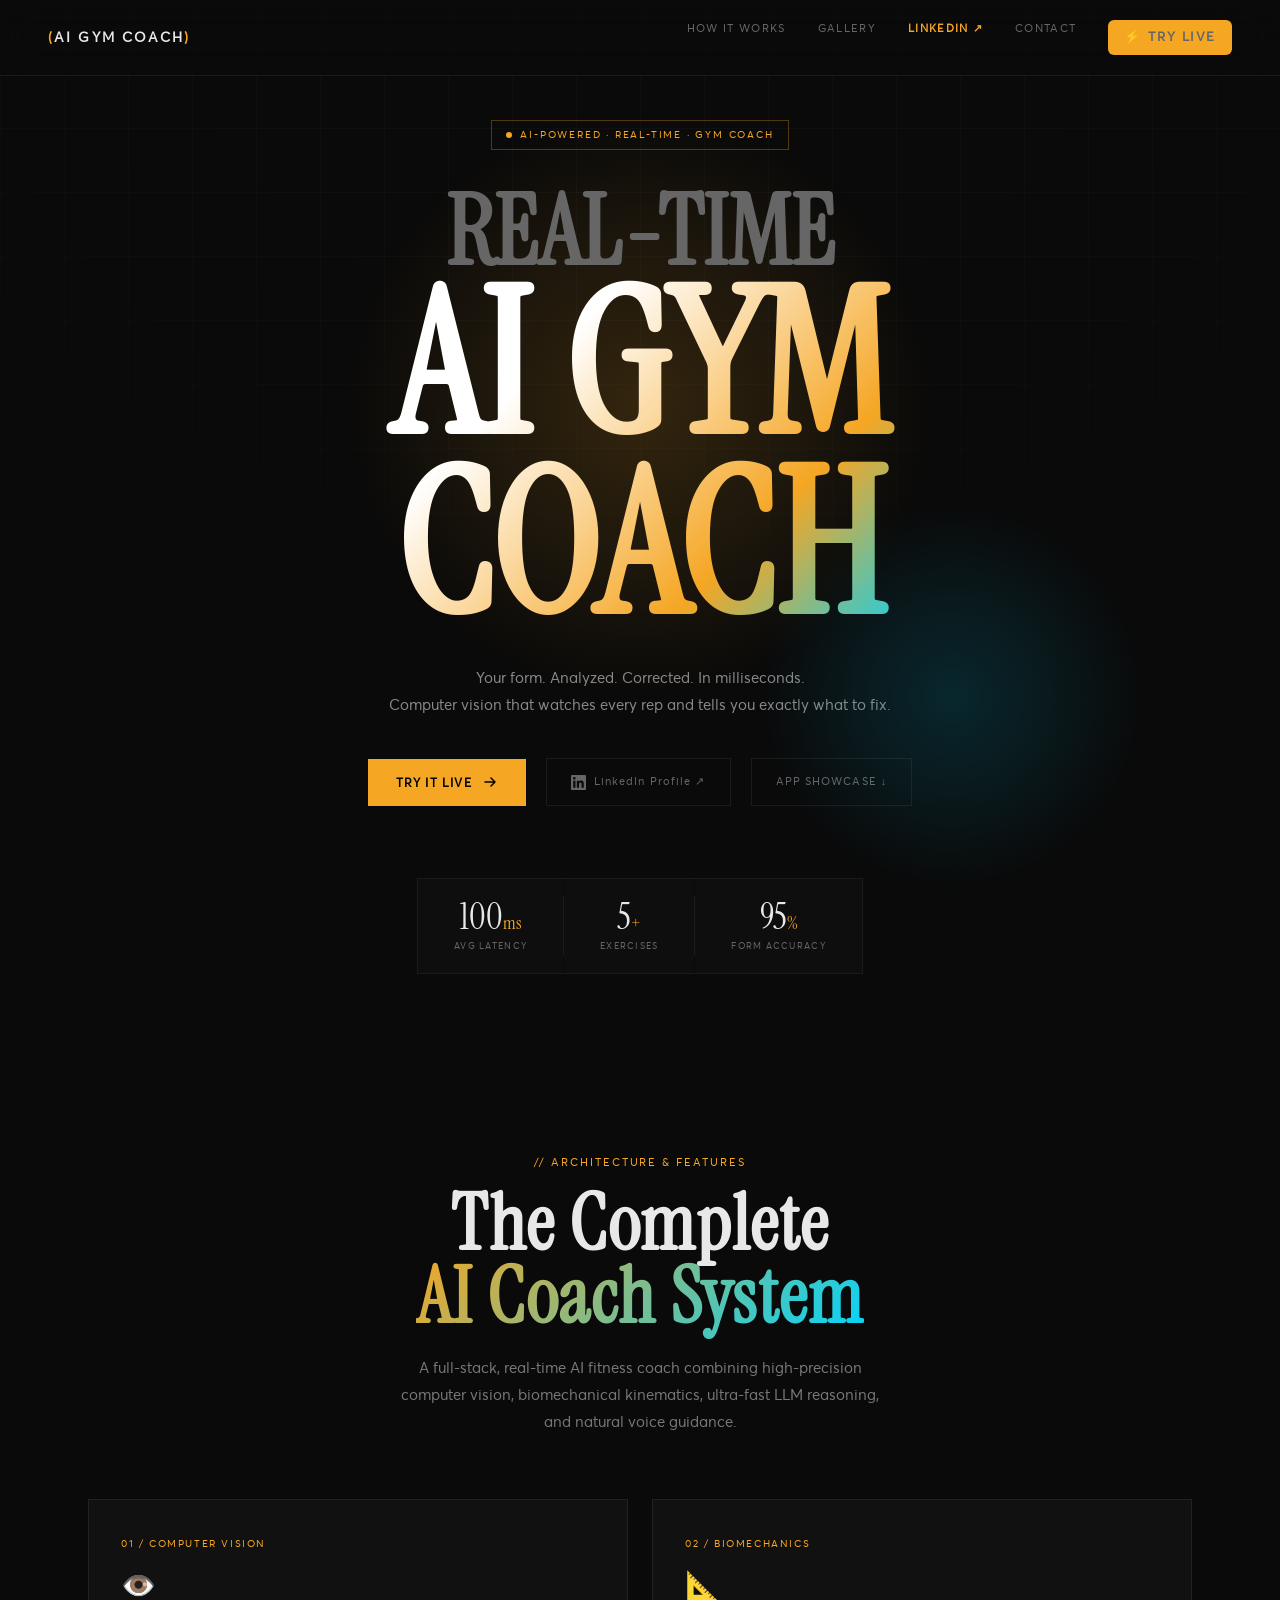
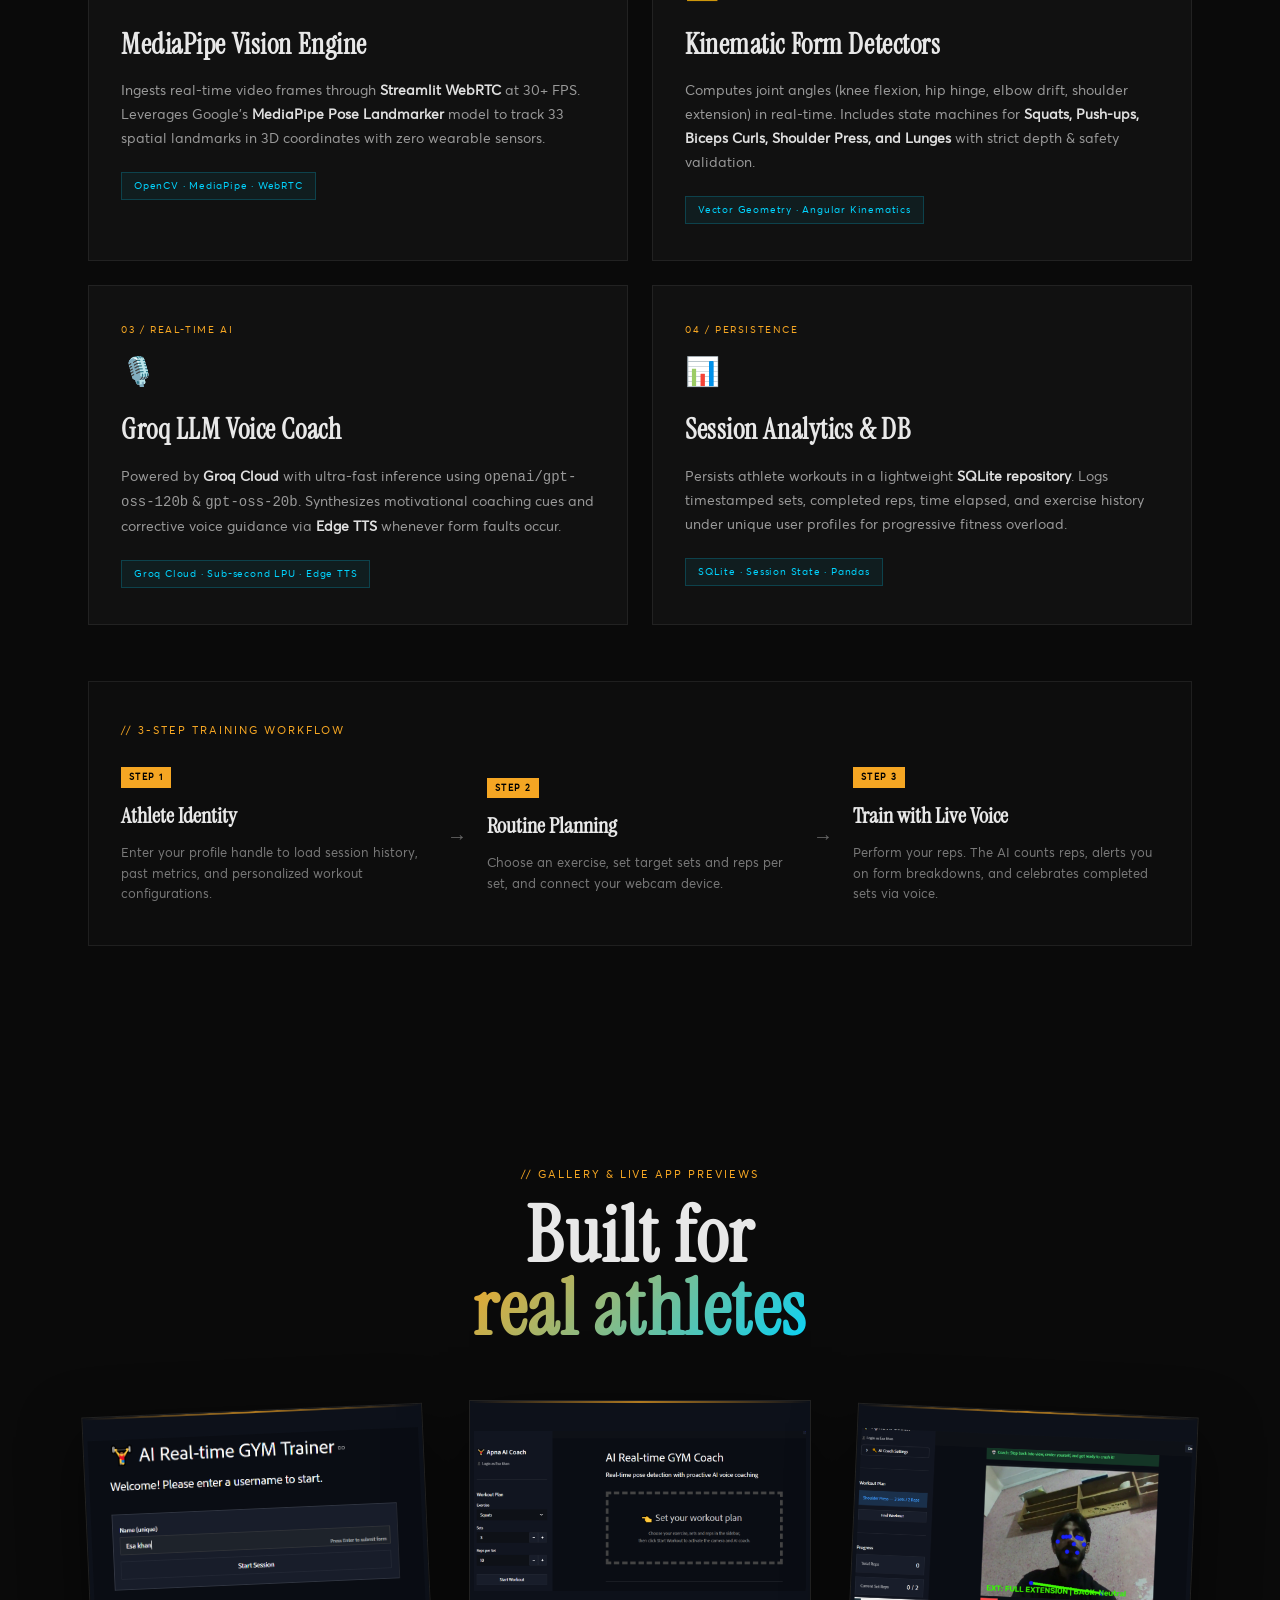
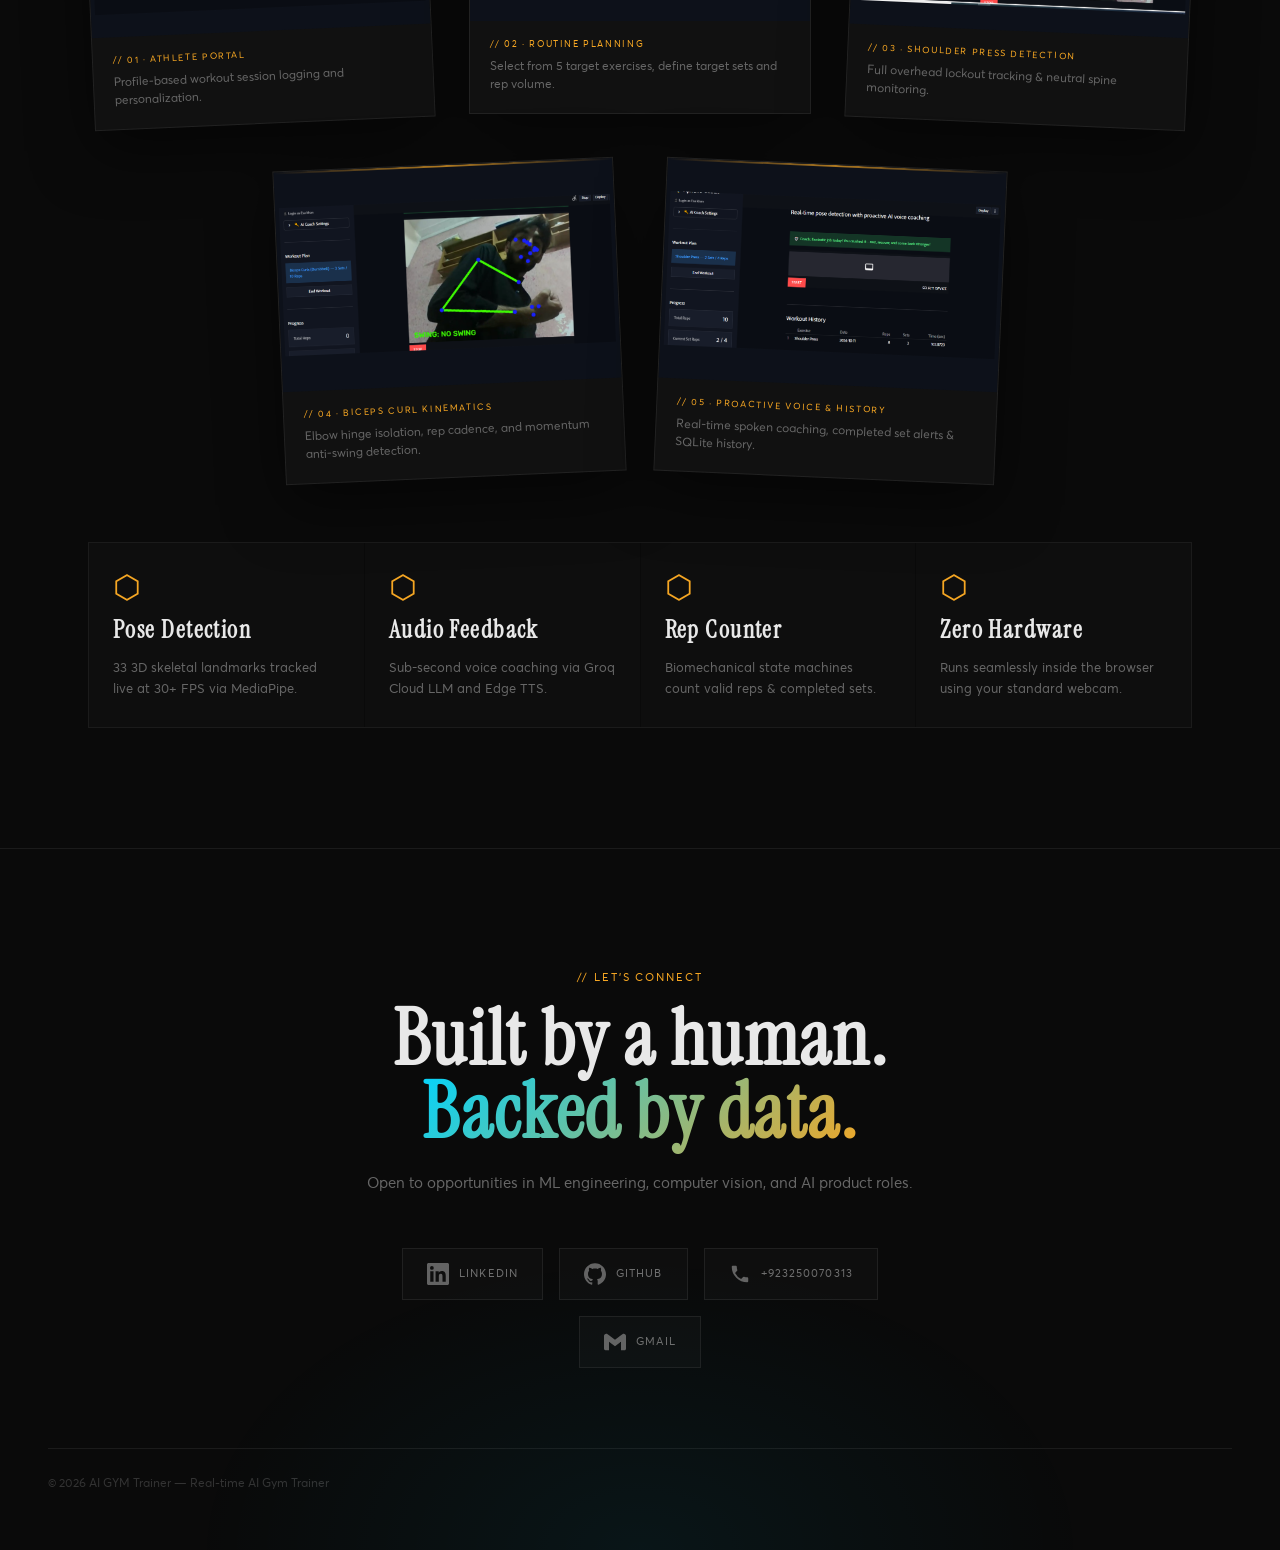
==== commit a31fc1fd: "fix: load project directly on first Try it live click and eliminate nested landing page modal" ====
--- a/docs/index.html
+++ b/docs/index.html
@@ -37,6 +37,7 @@
         <a href="#visuals">Gallery</a>
         <a href="https://www.linkedin.com/in/esa-khan-1b4941385/" target="_blank" rel="noopener noreferrer" style="color: var(--amber); font-weight: 700;">LinkedIn ↗</a>
         <a href="#contact">Contact</a>
+        <a href="?start=true" target="_top" class="btn-primary" style="padding: 7px 16px; font-size: 13px; text-decoration: none; border-radius: 6px;" onclick="handleTryLive(event)">⚡ Try Live</a>
       </div>
     </nav>
 
@@ -60,12 +61,11 @@
 
       <div class="hero-cta-row">
         <a
-          href="https://ai-gym-coach-online-gym-trainer-jtumd68f7rbz8pxbp8ybog.streamlit.app/"
-          target="_blank"
-          rel="noopener noreferrer"
+          href="?start=true"
+          target="_top"
           class="btn-primary"
           id="cta-button"
-          onclick="openDemoModal(event)"
+          onclick="handleTryLive(event)"
         >
           <span>Try it live</span>
           <svg width="16" height="16" viewBox="0 0 16 16" fill="none">
@@ -465,10 +465,49 @@
 
     <script>
       function getStreamlitUrl() {
-        var isLocal = window.location.hostname === 'localhost' || window.location.hostname === '127.0.0.1';
-        return isLocal
-          ? 'http://localhost:8501/?embed=true'
-          : 'https://ai-gym-coach-online-gym-trainer-jtumd68f7rbz8pxbp8ybog.streamlit.app/?embed=true';
+        var isLocal = (window.location.hostname === 'localhost' || window.location.hostname === '127.0.0.1');
+        if (isLocal) {
+          return 'http://localhost:8501/?start=true&embed=true';
+        }
+        if (window.location.hostname.indexOf('streamlit.app') !== -1) {
+          return window.location.origin + '/?start=true&embed=true';
+        }
+        return 'https://ai-gym-coach-online-gym-trainer-jtumd68f7rbz8pxbp8ybog.streamlit.app/?start=true&embed=true';
+      }
+
+      function handleTryLive(e) {
+        if (e && e.preventDefault) e.preventDefault();
+
+        // 1. If running inside Streamlit iframe:
+        // Navigate top window so the landing page REMOVES completely and the project shows directly on 1st click!
+        var insideIframe = false;
+        try {
+          insideIframe = (window.self !== window.top);
+        } catch (err) {
+          insideIframe = true;
+        }
+
+        if (insideIframe) {
+          try {
+            if (window.top && window.top.location) {
+              window.top.location.search = '?start=true';
+              return;
+            }
+          } catch (err) {}
+          try {
+            if (window.parent && window.parent.location) {
+              window.parent.location.search = '?start=true';
+              return;
+            }
+          } catch (err) {}
+          var targetUrl = getStreamlitUrl().replace('&embed=true', '');
+          window.open(targetUrl, '_top');
+          return;
+        }
+
+        // 2. If running standalone (localhost:8080 or GitHub Pages):
+        // Open the live modal directly loading the real workout project (?start=true) on 1st click!
+        openDemoModal(e);
       }
 
       function openDemoModal(e) {
@@ -479,14 +518,16 @@
         var url = getStreamlitUrl();
 
         iframe.src = url;
-        newTabBtn.href = url.replace('?embed=true', '');
+        newTabBtn.href = url.replace('&embed=true', '');
         modal.style.display = 'flex';
         document.body.style.overflow = 'hidden';
       }
 
       function closeDemoModal() {
         var modal = document.getElementById('live-demo-modal');
+        var iframe = document.getElementById('streamlit-frame');
         modal.style.display = 'none';
+        iframe.src = '';
         document.body.style.overflow = 'auto';
       }
 
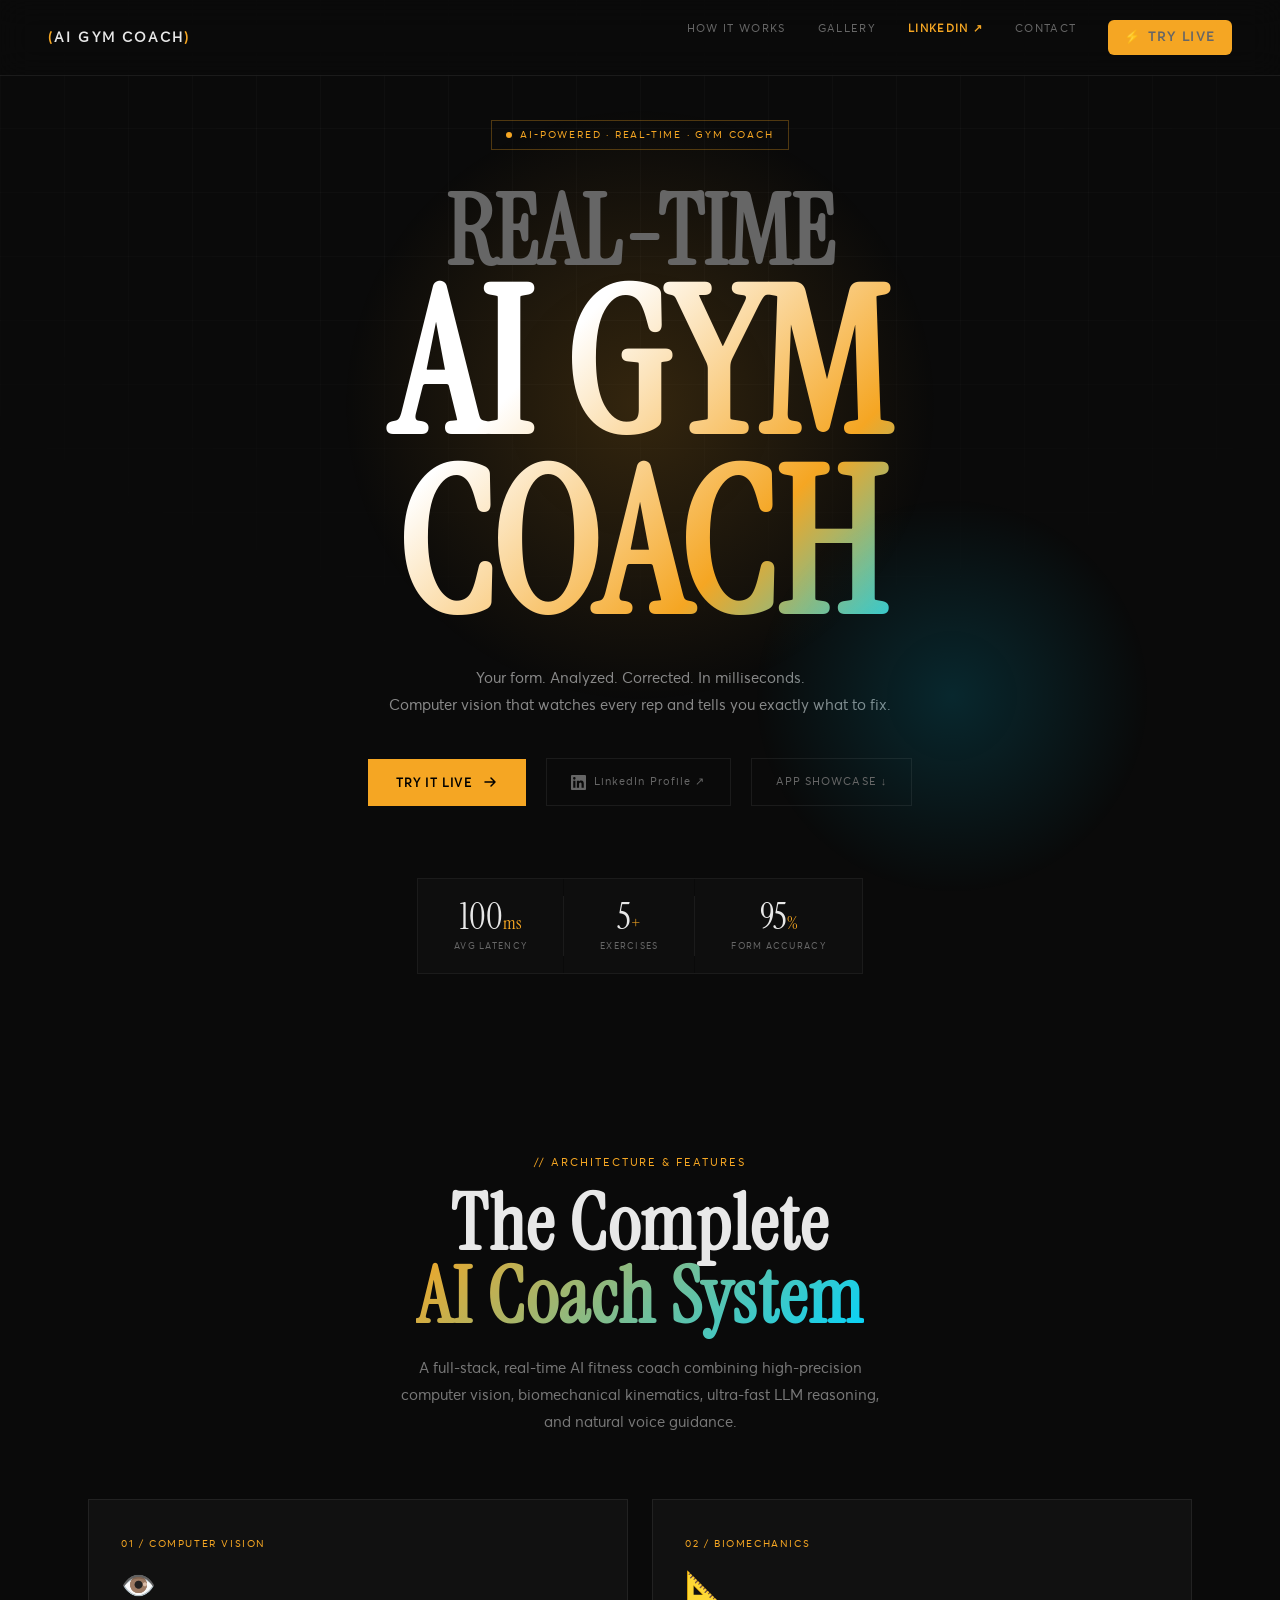
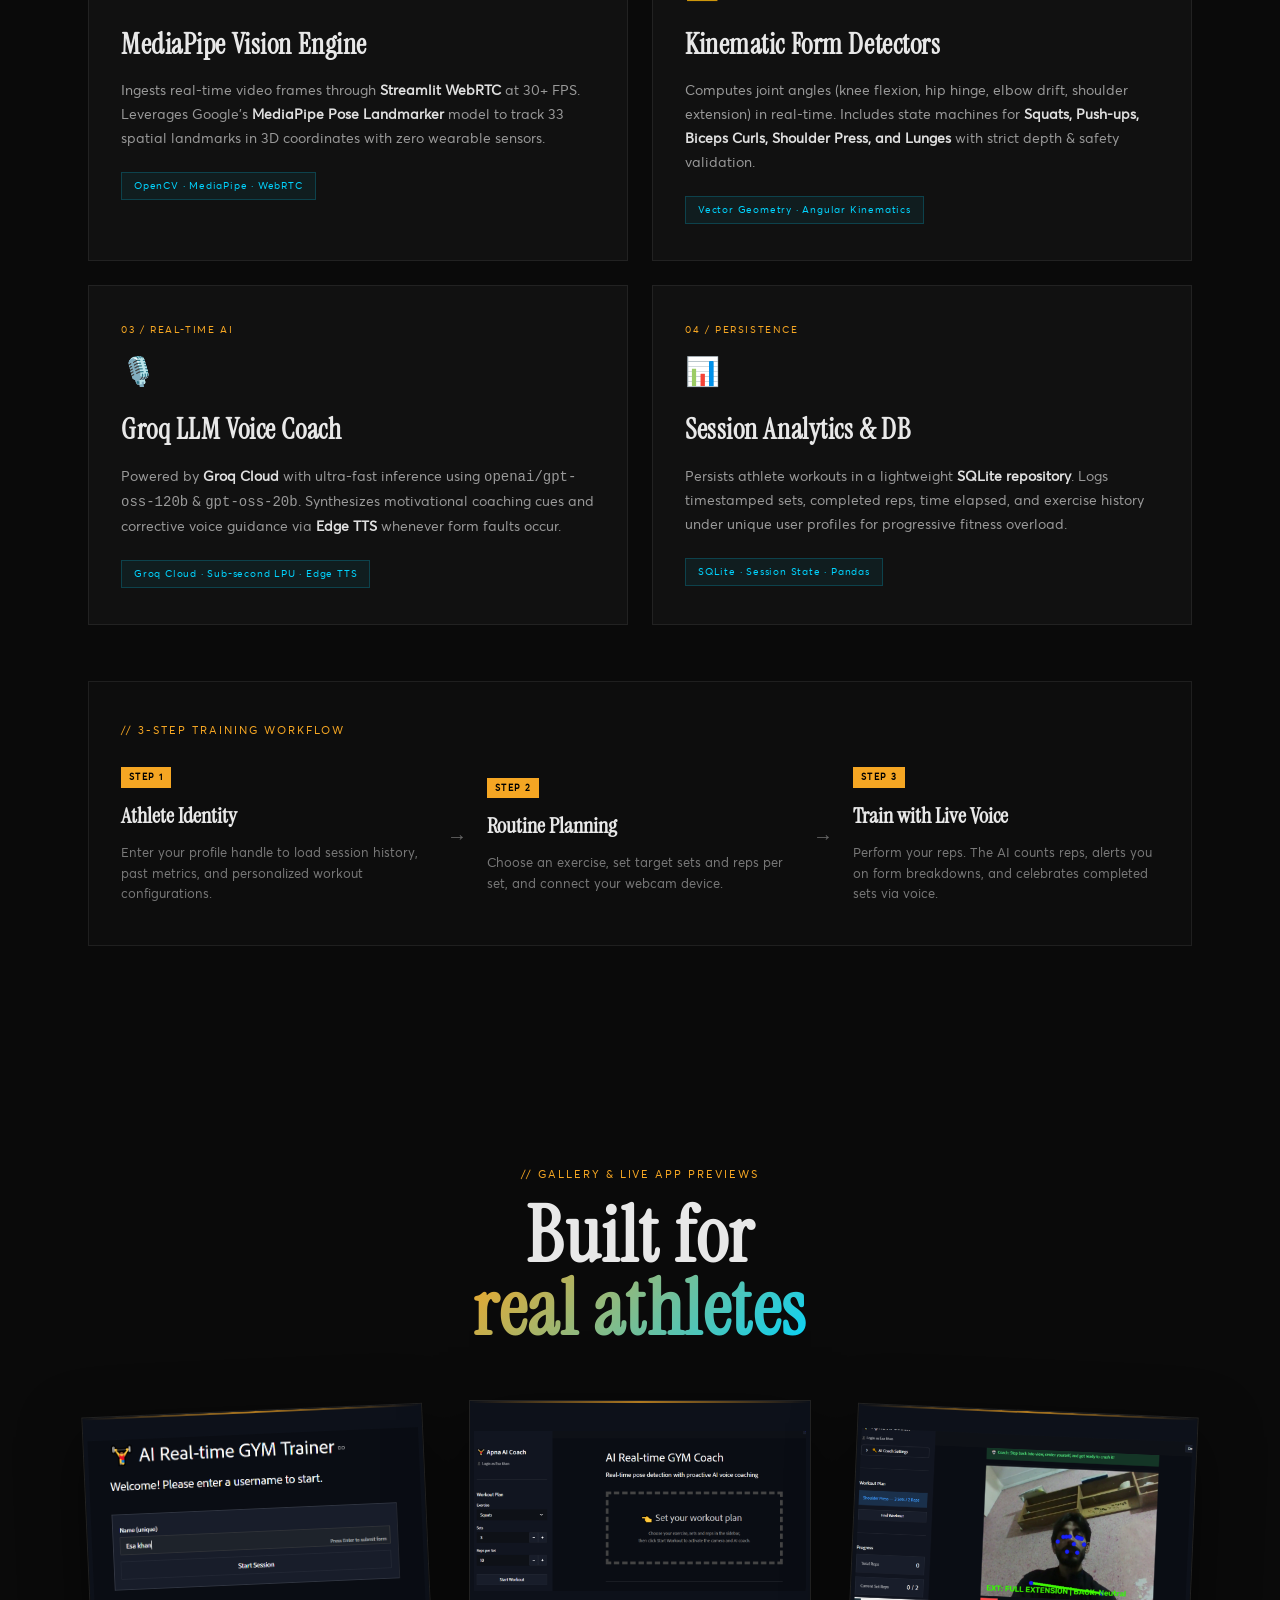
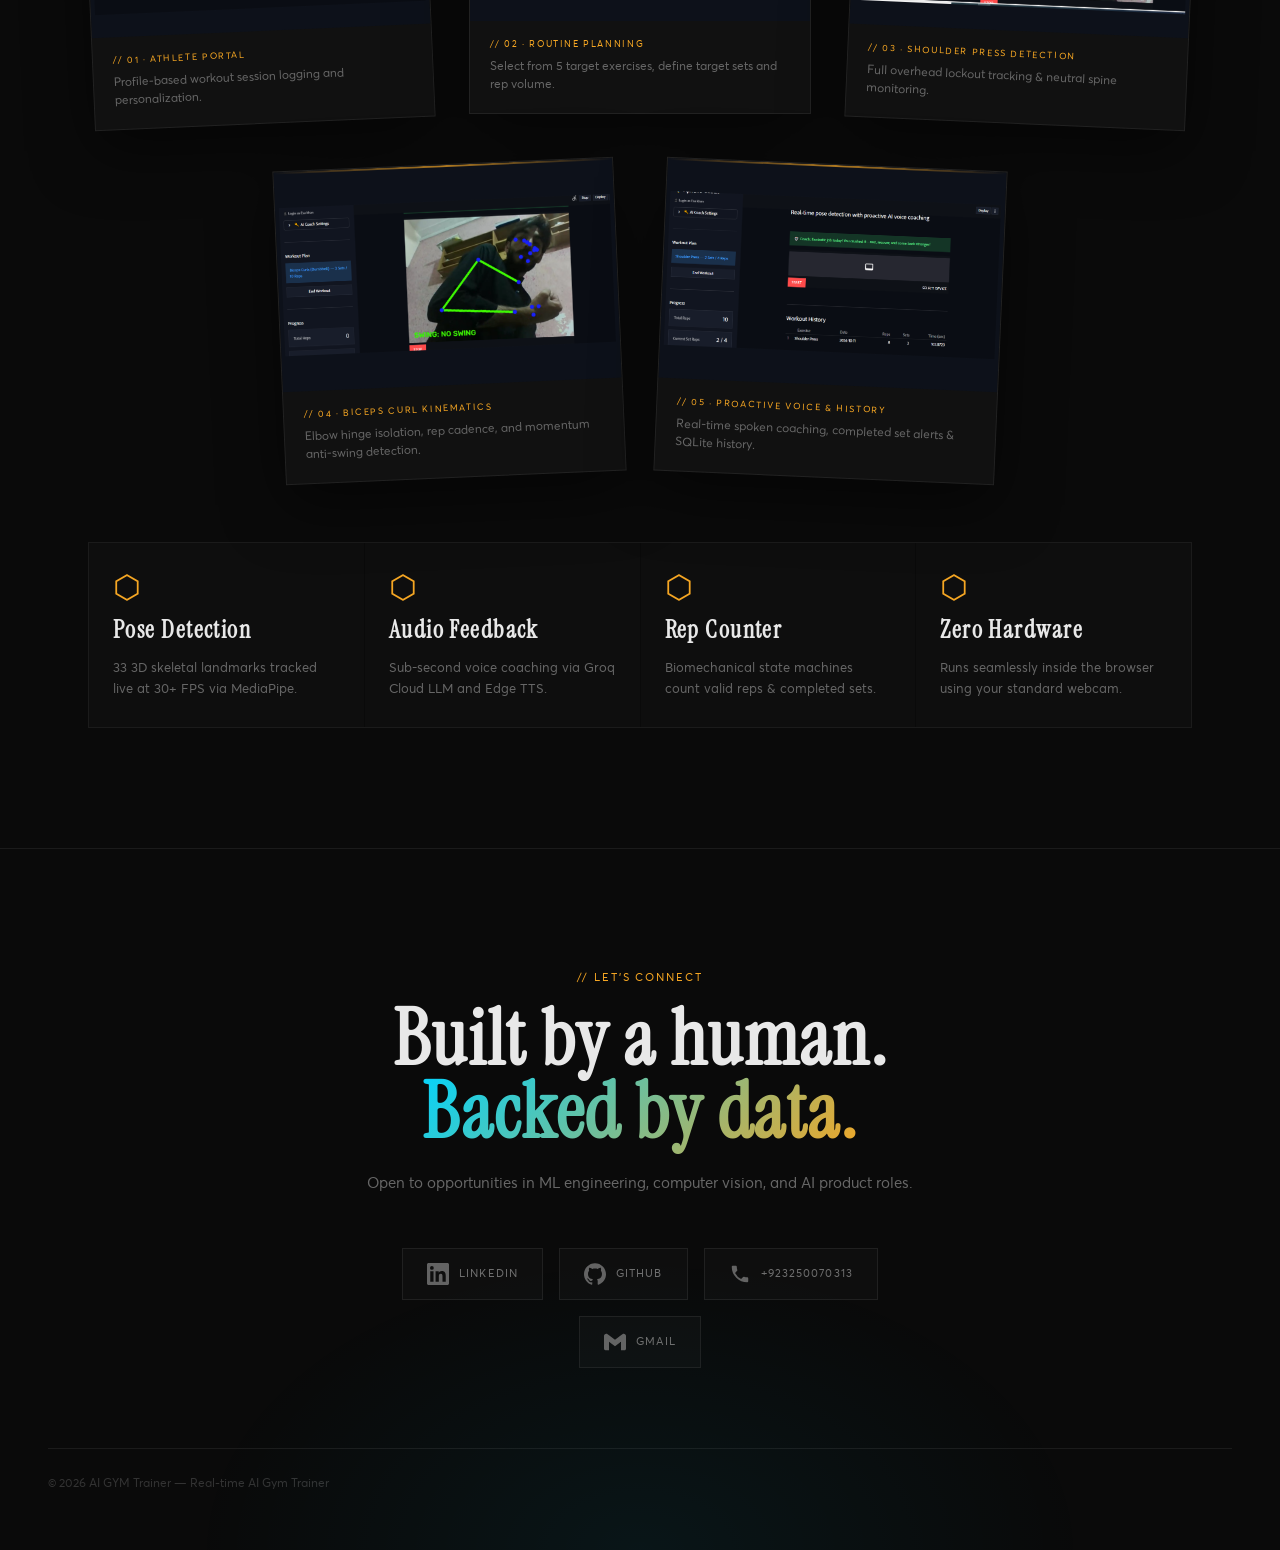
==== commit e68b5c77: "fix: make Try It Live button purely unblocked, highly clickable with direct http://localhost:8501/?s" ====
--- a/docs/index.html
+++ b/docs/index.html
@@ -37,7 +37,7 @@
         <a href="#visuals">Gallery</a>
         <a href="https://www.linkedin.com/in/esa-khan-1b4941385/" target="_blank" rel="noopener noreferrer" style="color: var(--amber); font-weight: 700;">LinkedIn ↗</a>
         <a href="#contact">Contact</a>
-        <a href="?start=true" target="_top" class="btn-primary" style="padding: 7px 16px; font-size: 13px; text-decoration: none; border-radius: 6px;" onclick="handleTryLive(event)">⚡ Try Live</a>
+        <a href="http://localhost:8501/?start=true" target="_top" class="btn-primary" style="padding: 7px 16px; font-size: 13px; text-decoration: none; border-radius: 6px; cursor: pointer; position: relative; z-index: 1000;">⚡ Try Live</a>
       </div>
     </nav>
 
@@ -59,13 +59,13 @@
         fix.
       </p>
 
-      <div class="hero-cta-row">
+      <div class="hero-cta-row" style="position: relative; z-index: 1000;">
         <a
-          href="?start=true"
+          href="http://localhost:8501/?start=true"
           target="_top"
           class="btn-primary"
           id="cta-button"
-          onclick="handleTryLive(event)"
+          style="cursor: pointer; position: relative; z-index: 1000;"
         >
           <span>Try it live</span>
           <svg width="16" height="16" viewBox="0 0 16 16" fill="none">
@@ -443,97 +443,37 @@
       </footer>
     </section>
 
-    <!-- LIVE DEMO EMBEDDED MODAL -->
-    <div id="live-demo-modal" class="demo-modal" style="display: none;">
-      <div class="demo-modal-backdrop" onclick="closeDemoModal()"></div>
-      <div class="demo-modal-content">
-        <div class="demo-modal-header">
-          <div class="demo-header-title">
-            <span class="live-dot"></span>
-            <span>APNA AI GYM COACH · LIVE INTERACTIVE ARENA</span>
-          </div>
-          <div class="demo-header-actions">
-            <a id="open-new-tab-btn" href="#" target="_blank" rel="noopener noreferrer" class="btn-modal-action">⛶ Open New Tab</a>
-            <button onclick="closeDemoModal()" class="btn-modal-close" aria-label="Close modal">✕</button>
-          </div>
-        </div>
-        <div class="demo-modal-body">
-          <iframe id="streamlit-frame" src="" allow="camera *; microphone *; display-capture *" allowfullscreen></iframe>
-        </div>
-      </div>
-    </div>
-
     <script>
-      function getStreamlitUrl() {
-        var isLocal = (window.location.hostname === 'localhost' || window.location.hostname === '127.0.0.1');
-        if (isLocal) {
-          return 'http://localhost:8501/?start=true&embed=true';
-        }
-        if (window.location.hostname.indexOf('streamlit.app') !== -1) {
-          return window.location.origin + '/?start=true&embed=true';
-        }
-        return 'https://ai-gym-coach-online-gym-trainer-jtumd68f7rbz8pxbp8ybog.streamlit.app/?start=true&embed=true';
+      function getWorkoutAppUrl() {
+        try {
+          var ref = (document.referrer || '') + ' ' + (window.location ? window.location.href : '');
+          if (ref.indexOf('streamlit.app') !== -1) {
+            var matchCloud = ref.match(/(https:\/\/[^\s\/]+\.streamlit\.app)/);
+            if (matchCloud) {
+              return matchCloud[1] + '/?start=true';
+            }
+          }
+        } catch (e) {}
+
+        return 'http://localhost:8501/?start=true';
       }
 
-      function handleTryLive(e) {
-        if (e && e.preventDefault) e.preventDefault();
-
-        // 1. If running inside Streamlit iframe:
-        // Navigate top window so the landing page REMOVES completely and the project shows directly on 1st click!
-        var insideIframe = false;
-        try {
-          insideIframe = (window.self !== window.top);
-        } catch (err) {
-          insideIframe = true;
-        }
-
-        if (insideIframe) {
-          try {
-            if (window.top && window.top.location) {
-              window.top.location.search = '?start=true';
-              return;
-            }
-          } catch (err) {}
-          try {
-            if (window.parent && window.parent.location) {
-              window.parent.location.search = '?start=true';
-              return;
-            }
-          } catch (err) {}
-          var targetUrl = getStreamlitUrl().replace('&embed=true', '');
-          window.open(targetUrl, '_top');
-          return;
-        }
-
-        // 2. If running standalone (localhost:8080 or GitHub Pages):
-        // Open the live modal directly loading the real workout project (?start=true) on 1st click!
-        openDemoModal(e);
+      function ensureButtonsHaveTarget() {
+        var targetUrl = getWorkoutAppUrl();
+        var buttons = document.querySelectorAll('a.btn-primary, a#cta-button');
+        buttons.forEach(function(btn) {
+          var txt = (btn.textContent || '').toLowerCase();
+          if (txt.indexOf('try live') !== -1 || txt.indexOf('try it live') !== -1 || btn.id === 'cta-button') {
+            btn.href = targetUrl;
+            btn.target = '_top';
+            btn.removeAttribute('onclick');
+          }
+        });
       }
 
-      function openDemoModal(e) {
-        if (e && e.preventDefault) e.preventDefault();
-        var modal = document.getElementById('live-demo-modal');
-        var iframe = document.getElementById('streamlit-frame');
-        var newTabBtn = document.getElementById('open-new-tab-btn');
-        var url = getStreamlitUrl();
-
-        iframe.src = url;
-        newTabBtn.href = url.replace('&embed=true', '');
-        modal.style.display = 'flex';
-        document.body.style.overflow = 'hidden';
-      }
-
-      function closeDemoModal() {
-        var modal = document.getElementById('live-demo-modal');
-        var iframe = document.getElementById('streamlit-frame');
-        modal.style.display = 'none';
-        iframe.src = '';
-        document.body.style.overflow = 'auto';
-      }
-
-      document.addEventListener('keydown', function(e) {
-        if (e.key === 'Escape') closeDemoModal();
-      });
+      document.addEventListener('DOMContentLoaded', ensureButtonsHaveTarget);
+      window.addEventListener('load', ensureButtonsHaveTarget);
+      ensureButtonsHaveTarget();
     </script>
   </body>
 </html>
--- a/docs/style.css
+++ b/docs/style.css
@@ -192,7 +192,7 @@
   animation: fade-up 0.8s 0.3s ease both;
 }
 
-.btn-primary {
+.btn-primary, #cta-button {
   display: inline-flex;
   align-items: center;
   gap: 10px;
@@ -207,13 +207,17 @@
   border-radius: var(--radius);
   transition: transform 0.2s, box-shadow 0.2s, background 0.2s;
   box-shadow: 0 0 0 0 var(--amber-glow);
-}
-.btn-primary:hover {
+  cursor: pointer !important;
+  pointer-events: auto !important;
+  position: relative !important;
+  z-index: 1000 !important;
+}
+.btn-primary:hover, #cta-button:hover {
   background: #ffc04d;
   transform: translateY(-2px);
   box-shadow: 0 8px 40px var(--amber-glow);
 }
-.btn-primary:active { transform: translateY(0); }
+.btn-primary:active, #cta-button:active { transform: translateY(0); }
 
 .btn-ghost {
   font-family: var(--font-body);
